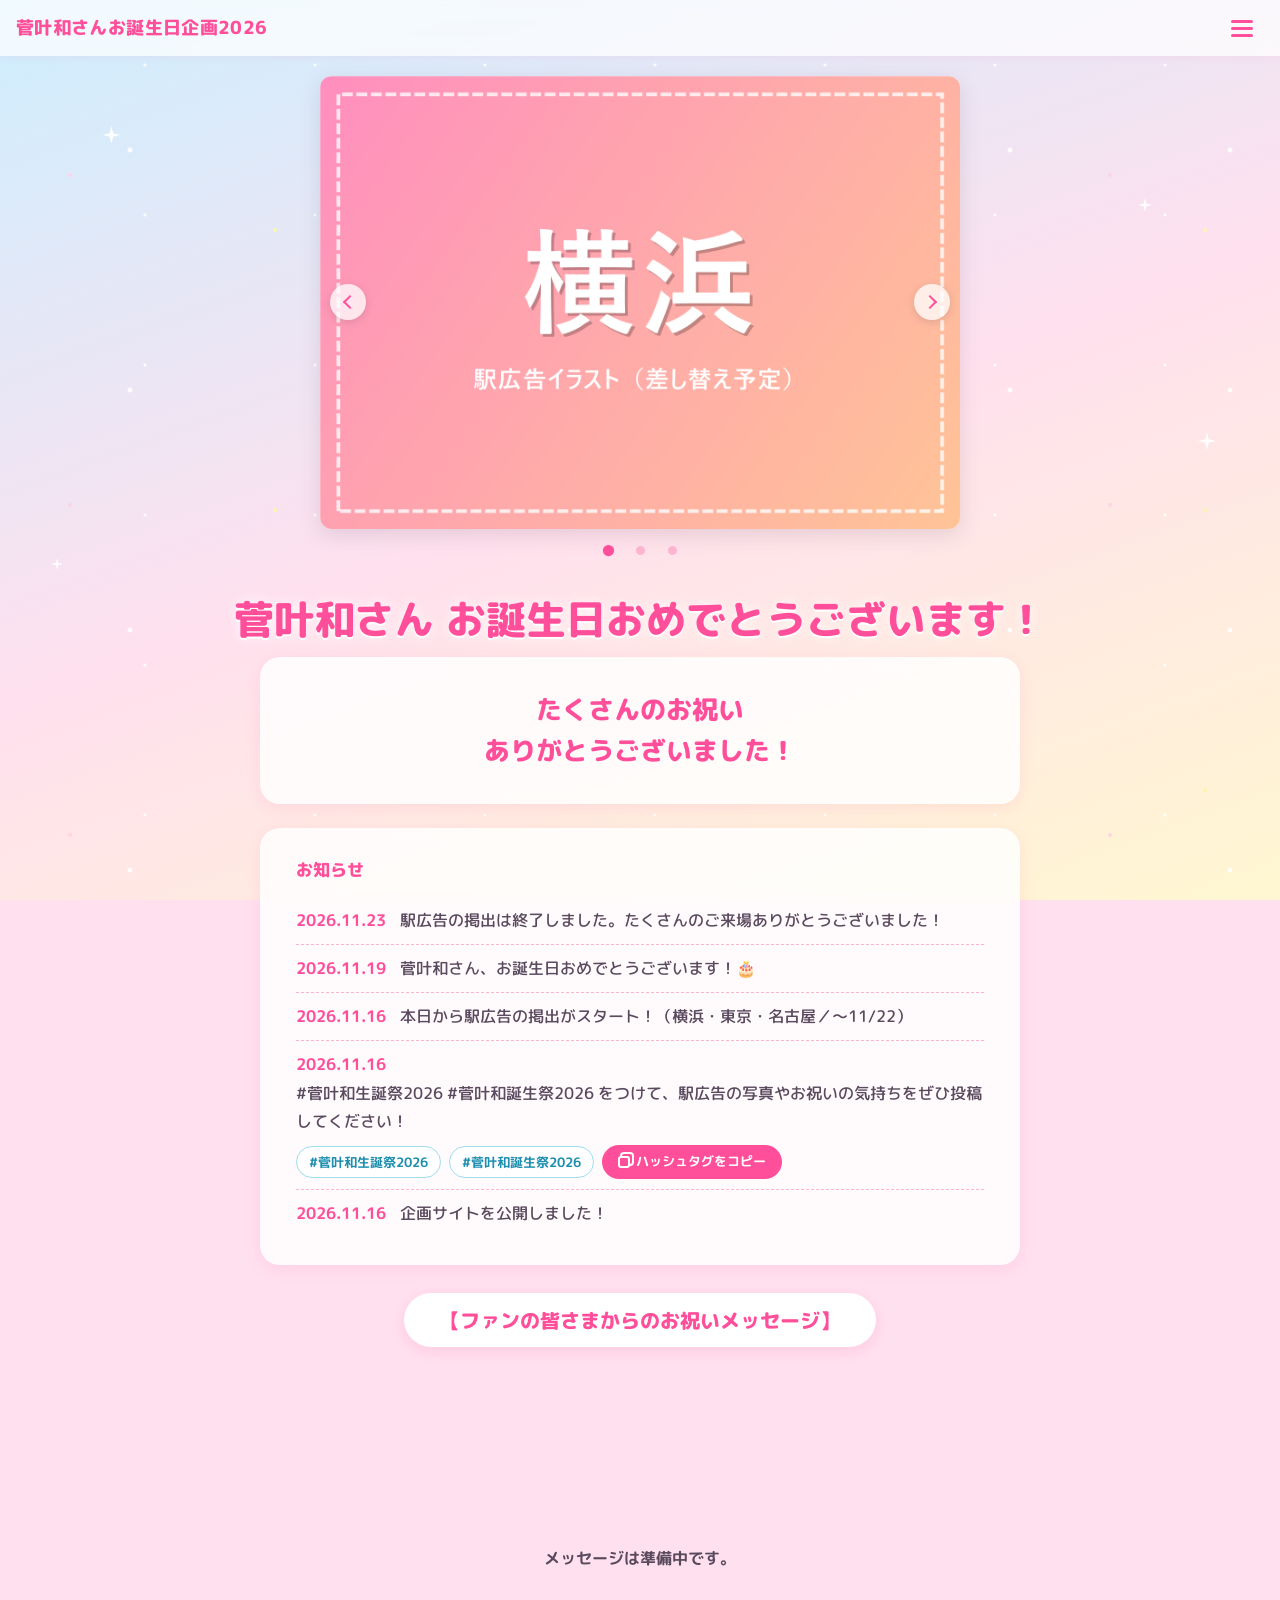
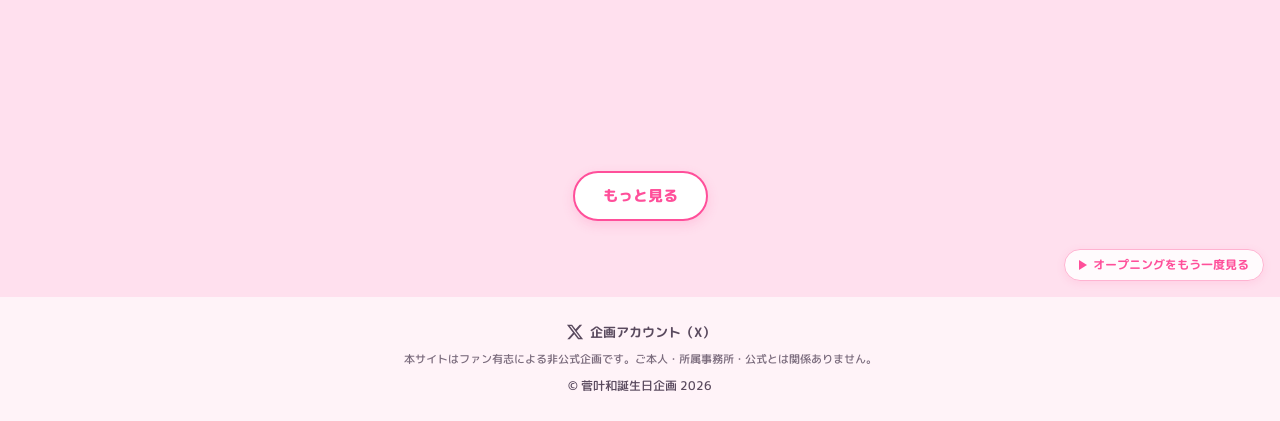
==== index.html @ 36b89ab4 "トップページの一番下に「オープニングをもう一度見る」ボタンを追加 - js/opening.js を、自動再生（訪問中1回）とボタンからの再生の両方に対応する形に整理 - 動きを減らす設定ではボタンも" ====
<!DOCTYPE html>
<html lang="ja">
<head>
  <meta charset="UTF-8">
  <meta name="viewport" content="width=device-width, initial-scale=1">
  <title>菅叶和さんお誕生日企画2026</title>
  <meta name="description" content="声優・菅叶和さんのお誕生日（11月19日）をお祝いするファン有志の企画サイトです。ファンの皆さまから集めたお祝いメッセージを掲載しています。">

  <!-- OGP -->
  <meta property="og:type" content="website">
  <meta property="og:site_name" content="菅叶和さんお誕生日企画2026">
  <meta property="og:title" content="菅叶和さんお誕生日企画2026">
  <meta property="og:description" content="声優・菅叶和さんのお誕生日をお祝いするファン企画サイトです。">
  <meta property="og:url" content="https://kannkannkikaku.github.io/KannkannBirthday2026/">
  <meta property="og:image" content="https://kannkannkikaku.github.io/KannkannBirthday2026/images/ogp.png">
  <meta name="twitter:card" content="summary_large_image">

  <!-- ファビコン -->
  <link rel="icon" type="image/png" sizes="32x32" href="images/icons/favicon-32.png">
  <link rel="icon" type="image/png" sizes="512x512" href="images/icons/icon-512.png">
  <link rel="apple-touch-icon" href="images/icons/apple-touch-icon.png">

  <link rel="preconnect" href="https://fonts.googleapis.com">
  <link rel="preconnect" href="https://fonts.gstatic.com" crossorigin>
  <link rel="stylesheet" href="https://fonts.googleapis.com/css2?family=M+PLUS+Rounded+1c:wght@500;700;800&display=swap">
  <link rel="stylesheet" href="css/style.css">
  <link rel="stylesheet" href="css/opening.css">
  <script src="js/main.js" defer></script>
  <script src="js/csv.js" defer></script>
  <script src="js/messages.js" defer></script>
</head>
<body>
  <!-- オープニング演出（トップページだけ）。描画前に幕を出すため body の先頭で読み込む -->
  <script src="js/opening.js"></script>
  <!-- 背景装飾（星・花びら） -->
  <div class="deco" aria-hidden="true">
    <div class="deco__stars"></div>
    <span class="deco__sparkle"></span>
    <span class="deco__sparkle"></span>
    <span class="deco__sparkle"></span>
    <span class="deco__sparkle"></span>
  </div>

  <!-- ヘッダー -->
  <header class="site-header">
    <a class="site-logo" href="index.html">菅叶和さんお誕生日企画2026</a>
    <button class="menu-btn" type="button" aria-expanded="false" aria-controls="site-menu" aria-label="メニューを開く">
      <span></span><span></span><span></span>
    </button>
  </header>
  <nav id="site-menu" class="site-menu" aria-label="メインメニュー">
    <ul>
      <li><a href="index.html" aria-current="page">ホーム</a></li>
      <li><a href="pages/message/">メッセージ</a></li>
      <li><a href="pages/illust/">イラスト</a></li>
      <li><a href="pages/information/">インフォメーション</a></li>
    </ul>
  </nav>
  <div class="menu-overlay"></div>

  <main>
    <!-- 駅広告スライドショー（js/main.js の initCarousel で自動切り替え・左右タップで移動）
         画像は images/stations/ の同名ファイルを差し替え。並び順はここに書いた順 -->
    <section class="carousel" aria-roledescription="carousel" aria-label="駅広告イラスト">
      <div class="carousel__viewport">
        <div class="carousel__track">
          <div class="carousel__slide" role="group" aria-roledescription="slide" aria-label="JR横浜駅の駅広告">
            <img src="images/stations/駅広告横浜.png" alt="JR横浜駅の駅広告イラスト（イラスト：ノギさん）" width="1414" height="1000">
          </div>
          <div class="carousel__slide" role="group" aria-roledescription="slide" aria-label="JR山手線 東京駅の駅広告">
            <img src="images/stations/駅広告東京.png" alt="JR山手線 東京駅の駅広告イラスト（イラスト：〆さん）" width="1414" height="1000">
          </div>
          <div class="carousel__slide" role="group" aria-roledescription="slide" aria-label="JR東海 名古屋駅の駅広告">
            <img src="images/stations/駅広告愛知.png" alt="JR東海 名古屋駅の駅広告イラスト（イラスト：じんさん）" width="1414" height="1000">
          </div>
        </div>
        <!-- 左右のタップ領域（画像の左右それぞれ約3割） -->
        <button class="carousel__nav carousel__nav--prev" type="button" aria-label="前の駅広告"><span aria-hidden="true"></span></button>
        <button class="carousel__nav carousel__nav--next" type="button" aria-label="次の駅広告"><span aria-hidden="true"></span></button>
      </div>
      <div class="carousel__dots"></div>
    </section>

    <!-- 見出し -->
    <section class="hero">
      <h1 class="hero__title"><span>菅叶和さん</span> <span>お誕生日</span><span>おめでとうございます！</span></h1>
    </section>

    <!-- カウントダウン -->
    <section class="panel countdown" id="countdown" aria-live="polite">
      <p class="countdown__label">【誕生日：11/19】まで</p>
      <p class="countdown__nums">
        <span class="countdown__unit"><b data-unit="d">--</b><small>日</small></span>
        <span class="countdown__unit"><b data-unit="h">--</b><small>時間</small></span>
        <span class="countdown__unit"><b data-unit="m">--</b><small>分</small></span>
        <span class="countdown__unit"><b data-unit="s">--</b><small>秒</small></span>
      </p>
      <p class="countdown__hb" hidden>Happy Birthday!</p>
      <p class="countdown__thanks" hidden></p>
    </section>

    <!-- お知らせ（js/main.js の NEWS 配列から表示） -->
    <section class="panel">
      <h2 class="panel__title">お知らせ</h2>
      <ul class="news" id="news-list"></ul>
    </section>

    <!-- メッセージ（縮小版） -->
    <section aria-labelledby="top-message-title">
      <h2 class="pill-title" id="top-message-title">【ファンの皆さまからのお祝いメッセージ】</h2>
      <div class="flow flow--compact" id="top-flow" data-message-flow
           data-src="data/messages.json"
           data-lanes="2" data-lanes-sp="2"
           data-per-lane="8" data-per-lane-sp="8"
           data-durations="46,54"
           data-jitter="20"
           aria-label="流れるお祝いメッセージ（カードを選ぶと拡大表示）"></div>
      <div class="section-more">
        <a class="btn" href="pages/message/">もっと見る</a>
      </div>
    </section>

    <!-- オープニング演出をもう一度見る（js/opening.js が受け取る） -->
    <div class="op-replay-wrap">
      <button class="op-replay" type="button" data-opening-replay>オープニングをもう一度見る</button>
    </div>
  </main>

  <!-- フッター -->
  <footer class="site-footer">
    <a class="site-footer__x" href="https://x.com/kannkikaku" target="_blank" rel="noopener noreferrer">
      <svg viewBox="0 0 24 24" aria-hidden="true"><path fill="currentColor" d="M18.244 2.25h3.308l-7.227 8.26 8.502 11.24H16.17l-5.214-6.817L4.99 21.75H1.68l7.73-8.835L1.254 2.25H8.08l4.713 6.231zm-1.161 17.52h1.833L7.084 4.126H5.117z"/></svg>
      企画アカウント（X）
    </a>
    <p class="site-footer__note"><span>本サイトはファン有志による非公式企画です。</span><span>ご本人・所属事務所・公式とは関係ありません。</span></p>
    <small>© 菅叶和誕生日企画 2026</small>
  </footer>

  <!-- スマホ下部ナビ -->
  <nav class="bottom-nav" aria-label="ページ切り替え">
    <a href="pages/message/">
      <svg viewBox="0 0 24 24" aria-hidden="true"><path fill="none" stroke="currentColor" stroke-width="1.8" stroke-linejoin="round" d="M4 5h16v11H9l-4 3.5V16H4z"/></svg>
      メッセージ
    </a>
    <a href="pages/illust/">
      <svg viewBox="0 0 24 24" aria-hidden="true"><rect x="3.5" y="4.5" width="17" height="15" rx="2" fill="none" stroke="currentColor" stroke-width="1.8"/><circle cx="9" cy="10" r="1.8" fill="currentColor"/><path fill="none" stroke="currentColor" stroke-width="1.8" stroke-linejoin="round" d="M4 17l5-4.5 3.5 3 3-2.5 4.5 4"/></svg>
      イラスト
    </a>
    <a href="pages/information/">
      <svg viewBox="0 0 24 24" aria-hidden="true"><circle cx="12" cy="12" r="8.5" fill="none" stroke="currentColor" stroke-width="1.8"/><path stroke="currentColor" stroke-width="2" stroke-linecap="round" d="M12 11v5.5M12 7.6v.1"/></svg>
      インフォ
    </a>
  </nav>
</body>
</html>
---- css/style.css ----
@charset "UTF-8";
/* =========================================================
   菅叶和さんお誕生日企画2026 共通スタイル
   ・スマホ優先（min-width でPC向けに上書き）
   ・色やサイズは :root の変数でまとめて管理
   ========================================================= */

/* ---------- 変数 ---------- */
:root {
  /* 背景のパステル3色 */
  --bg-sky: #cdeefe;
  --bg-pink: #ffe0ee;
  --bg-yellow: #fff7d1;

  /* アクセント */
  --accent: #ff4f9a;
  --accent-soft: #ffb3d1;
  --text: #5a4a5e;

  /* カード3色（枠 / 文字） */
  --pink-border: #ffb3d1;
  --pink-text: #e0457b;
  --blue-border: #9edcf0;
  --blue-text: #1f8fb0;
  --purple-border: #d4b8f0;
  --purple-text: #8a4fc4;

  /* レイアウト */
  --header-h: 56px;
  --bottom-nav-h: 64px;
  --card-w: 260px;        /* スマホのカード幅 */
  --gap-avg: 30px;        /* カード同士の平均のすき間（実際の間隔はJSでばらつかせる） */

  --font: "M PLUS Rounded 1c", "Hiragino Maru Gothic ProN", "Yu Gothic", sans-serif,
          "Apple Color Emoji", "Segoe UI Emoji", "Noto Color Emoji";
}

@media (min-width: 768px) {
  :root {
    --card-w: 360px;
    --gap-avg: 40px;
  }
}

/* ---------- リセット・基本 ---------- */
*,
*::before,
*::after {
  box-sizing: border-box;
}

html {
  -webkit-text-size-adjust: 100%;
}

body {
  margin: 0;
  min-height: 100vh;
  min-height: 100dvh;
  display: flex;
  flex-direction: column;
  font-family: var(--font);
  font-weight: 500;
  color: var(--text);
  line-height: 1.7;
  /* 全画面のパステルグラデーション（固定） */
  background: linear-gradient(160deg, var(--bg-sky) 0%, var(--bg-pink) 52%, var(--bg-yellow) 100%) fixed;
  background-color: var(--bg-pink);
  overflow-x: hidden;
  /* スマホ下部ナビのぶん余白を空ける */
  padding-bottom: var(--bottom-nav-h);
}

@media (min-width: 768px) {
  body {
    padding-bottom: 0;
  }
}

img {
  max-width: 100%;
  height: auto;
}

a {
  color: var(--accent);
}

/* hidden 属性は display を指定した要素にも必ず効かせる */
[hidden] {
  display: none !important;
}

.visually-hidden {
  position: absolute !important;
  width: 1px;
  height: 1px;
  overflow: hidden;
  clip: rect(0 0 0 0);
  white-space: nowrap;
}

/* =========================================================
   背景装飾（星・花びら・メインイラスト）
   ========================================================= */
.deco {
  position: fixed;
  inset: 0;
  z-index: -1;
  pointer-events: none;
  overflow: hidden;
}

/* 星：radial-gradient を重ねた静止レイヤー（DOM要素を増やさない） */
.deco__stars {
  position: absolute;
  inset: 0;
  opacity: 0.85;
  background-image:
    radial-gradient(circle, #fff 0 2px, transparent 3px),
    radial-gradient(circle, #fff5a8 0 1.5px, transparent 2.5px),
    radial-gradient(circle, #fff 0 1px, transparent 2px),
    radial-gradient(circle, #ffd1e6 0 1.5px, transparent 2.5px);
  background-size: 220px 240px, 310px 280px, 170px 150px, 260px 330px;
  background-position: 20px 30px, 120px 90px, 60px 140px, 200px 10px;
}

/* キラッとした十字の星（数個だけ） */
.deco__sparkle {
  position: absolute;
  width: 18px;
  height: 18px;
  background: #fff;
  clip-path: polygon(50% 0, 60% 40%, 100% 50%, 60% 60%, 50% 100%, 40% 60%, 0 50%, 40% 40%);
  opacity: 0.9;
  filter: drop-shadow(0 0 4px rgba(255, 255, 255, 0.9));
  animation: twinkle 4s ease-in-out infinite;
}

.deco__sparkle:nth-child(2) { top: 14%; left: 8%; }
.deco__sparkle:nth-child(3) { top: 22%; right: 10%; width: 14px; height: 14px; animation-delay: 1.2s; }
.deco__sparkle:nth-child(4) { top: 62%; left: 4%; width: 12px; height: 12px; animation-delay: 2.1s; }
.deco__sparkle:nth-child(5) { top: 48%; right: 5%; animation-delay: 0.6s; }

@keyframes twinkle {
  0%, 100% { transform: scale(1); opacity: 0.9; }
  50% { transform: scale(0.6); opacity: 0.4; }
}

/* 花びら：JSで数個だけ生成。transform と opacity のみ動かして軽量に */
.petal {
  position: absolute;
  top: -40px;
  left: var(--x, 50%);
  width: var(--size, 14px);
  height: calc(var(--size, 14px) * 0.8);
  background: linear-gradient(135deg, #ffd3e5, #ffa9cb);
  border-radius: 80% 0 80% 0;
  opacity: 0;
  will-change: transform;
  animation: petal-fall var(--dur, 16s) linear var(--delay, 0s) infinite;
}

@keyframes petal-fall {
  0% { transform: translate(0, 0) rotate(0deg); opacity: 0; }
  10% { opacity: 0.8; }
  50% { transform: translate(var(--sway, 40px), 55vh) rotate(200deg); }
  90% { opacity: 0.7; }
  100% { transform: translate(0, 110vh) rotate(400deg); opacity: 0; }
}

/* メインイラスト：画面下中央に大きく
   （現在は未使用。使うときは <img class="main-illust" src="..." alt=""> を body 直下に置く） */
.main-illust {
  position: fixed;
  left: 50%;
  bottom: 0;
  z-index: -1;
  width: min(92vw, 720px);
  max-height: 78vh;
  object-fit: contain;
  object-position: bottom;
  transform: translateX(-50%);
  pointer-events: none;
  user-select: none;
}

/* =========================================================
   ヘッダー・メニュー
   ========================================================= */
.site-header {
  position: sticky;
  top: 0;
  z-index: 50;
  height: var(--header-h);
  display: flex;
  align-items: center;
  justify-content: space-between;
  padding: 0 16px;
  background: rgba(255, 255, 255, 0.72);
  backdrop-filter: blur(8px);
  -webkit-backdrop-filter: blur(8px);
  box-shadow: 0 1px 8px rgba(255, 79, 154, 0.08);
}

.site-logo {
  font-weight: 800;
  font-size: 15px;
  color: var(--accent);
  text-decoration: none;
  letter-spacing: 0.02em;
  white-space: nowrap;
  overflow: hidden;
  text-overflow: ellipsis;
}

@media (min-width: 768px) {
  .site-logo {
    font-size: 18px;
  }
}

/* ハンバーガーボタン（CSSで描く3本線） */
.menu-btn {
  position: relative;
  z-index: 70;
  flex: none;
  width: 44px;
  height: 44px;
  border: 0;
  border-radius: 50%;
  background: transparent;
  cursor: pointer;
}

.menu-btn span {
  position: absolute;
  left: 11px;
  width: 22px;
  height: 2.5px;
  border-radius: 2px;
  background: var(--accent);
  transition: transform 0.3s, opacity 0.3s;
}

.menu-btn span:nth-child(1) { top: 14px; }
.menu-btn span:nth-child(2) { top: 21px; }
.menu-btn span:nth-child(3) { top: 28px; }

/* 開いているときは × に変形 */
.menu-btn[aria-expanded="true"] span:nth-child(1) { transform: translateY(7px) rotate(45deg); }
.menu-btn[aria-expanded="true"] span:nth-child(2) { opacity: 0; }
.menu-btn[aria-expanded="true"] span:nth-child(3) { transform: translateY(-7px) rotate(-45deg); }

.menu-btn:focus-visible {
  outline: 2px solid var(--accent);
  outline-offset: 2px;
}

/* 右から出てくるメニュー */
.site-menu {
  position: fixed;
  top: 0;
  right: 0;
  z-index: 60;
  width: min(78vw, 300px);
  height: 100%;
  padding: calc(var(--header-h) + 16px) 24px 24px;
  background: rgba(255, 255, 255, 0.96);
  box-shadow: -4px 0 20px rgba(255, 79, 154, 0.15);
  transform: translateX(100%);
  visibility: hidden;
  transition: transform 0.35s ease, visibility 0.35s;
}

.site-menu.is-open {
  transform: translateX(0);
  visibility: visible;
}

.site-menu ul {
  margin: 0;
  padding: 0;
  list-style: none;
}

.site-menu a {
  display: block;
  padding: 14px 8px;
  border-bottom: 1px dashed var(--accent-soft);
  color: var(--text);
  font-weight: 700;
  text-decoration: none;
}

.site-menu a:hover,
.site-menu a[aria-current="page"] {
  color: var(--accent);
}

.menu-overlay {
  position: fixed;
  inset: 0;
  z-index: 55;
  background: rgba(90, 74, 94, 0.25);
  opacity: 0;
  visibility: hidden;
  transition: opacity 0.35s, visibility 0.35s;
}

.menu-overlay.is-open {
  opacity: 1;
  visibility: visible;
}

/* =========================================================
   フッター・スマホ下部ナビ
   ========================================================= */
.site-footer {
  padding: 24px 16px;
  text-align: center;
  font-size: 13px;
  background: rgba(255, 255, 255, 0.6);
}

.site-footer__x {
  display: inline-flex;
  align-items: center;
  gap: 6px;
  margin-bottom: 8px;
  color: var(--text);
  font-weight: 700;
  text-decoration: none;
}

.site-footer__x svg {
  width: 18px;
  height: 18px;
}

/* 非公式である旨の注記 */
.site-footer__note {
  margin: 0 auto 8px;
  font-size: 11px;
  line-height: 1.6;
  opacity: 0.8;
}

/* 文の区切りで折り返す（画面が狭いときだけ2行になる） */
.site-footer__note span {
  display: inline-block;
}

.site-footer small {
  display: block;
  font-size: 12px;
}

.bottom-nav {
  position: fixed;
  left: 0;
  right: 0;
  bottom: 0;
  z-index: 40;
  height: var(--bottom-nav-h);
  display: flex;
  background: rgba(255, 255, 255, 0.92);
  backdrop-filter: blur(8px);
  -webkit-backdrop-filter: blur(8px);
  box-shadow: 0 -2px 10px rgba(255, 79, 154, 0.1);
  padding-bottom: env(safe-area-inset-bottom);
}

.bottom-nav a {
  flex: 1;
  display: flex;
  flex-direction: column;
  align-items: center;
  justify-content: center;
  gap: 2px;
  color: var(--text);
  font-size: 11px;
  font-weight: 700;
  text-decoration: none;
}

.bottom-nav svg {
  width: 24px;
  height: 24px;
}

.bottom-nav a[aria-current="page"] {
  color: var(--accent);
}

@media (min-width: 768px) {
  .bottom-nav {
    display: none;
  }
}

/* =========================================================
   共通パーツ
   ========================================================= */
main {
  flex: 1;
  width: 100%;
}

/* 白いピル型の見出し */
.pill-title {
  display: block;
  width: fit-content;
  max-width: calc(100% - 32px);
  margin: 20px auto 12px;
  padding: 10px 24px;
  border-radius: 999px;
  background: #fff;
  box-shadow: 0 4px 14px rgba(255, 79, 154, 0.15);
  color: var(--accent);
  font-size: 13px;
  font-weight: 800;
  text-align: center;
  line-height: 1.5;
}

@media (min-width: 400px) {
  .pill-title {
    font-size: 15px;
  }
}

@media (min-width: 768px) {
  .pill-title {
    margin-top: 28px;
    padding: 12px 36px;
    font-size: 20px;
  }
}

/* ピンクのボタン */
.btn {
  display: inline-flex;
  align-items: center;
  justify-content: center;
  gap: 6px;
  min-height: 46px;
  padding: 10px 28px;
  border: 2px solid var(--accent);
  border-radius: 999px;
  background: #fff;
  color: var(--accent);
  font-family: inherit;
  font-size: 15px;
  font-weight: 800;
  text-decoration: none;
  cursor: pointer;
  box-shadow: 0 4px 12px rgba(255, 79, 154, 0.18);
  transition: background 0.2s, color 0.2s, transform 0.2s;
}

.btn:hover {
  background: var(--accent);
  color: #fff;
}

.btn:active {
  transform: scale(0.97);
}

.btn:focus-visible {
  outline: 3px solid var(--accent-soft);
  outline-offset: 2px;
}

/* 白い半透明パネル */
.panel {
  width: min(100% - 32px, 760px);
  margin: 0 auto 24px;
  padding: 20px;
  border-radius: 20px;
  background: rgba(255, 255, 255, 0.82);
  backdrop-filter: blur(6px);
  -webkit-backdrop-filter: blur(6px);
  box-shadow: 0 4px 16px rgba(255, 79, 154, 0.1);
}

@media (min-width: 768px) {
  .panel {
    padding: 28px 36px;
  }
}

.panel__title {
  margin: 0 0 12px;
  color: var(--accent);
  font-size: 17px;
  font-weight: 800;
}

/* =========================================================
   メッセージカード
   ========================================================= */
.card {
  /* 色は --c-border / --c-text で切り替え */
  --c-border: var(--pink-border);
  --c-text: var(--pink-text);
  position: relative;
  width: var(--card-w);
  padding: 16px 20px;
  border: 1.5px solid var(--c-border);
  border-radius: 14px;
  background: rgba(255, 255, 255, 0.9);
  backdrop-filter: blur(4px);
  -webkit-backdrop-filter: blur(4px);
  box-shadow: 0 2px 8px rgba(120, 90, 130, 0.06);
  color: var(--c-text);
  cursor: pointer;
  transition: box-shadow 0.2s;
}

.card--pink   { --c-border: var(--pink-border);   --c-text: var(--pink-text); }
.card--blue   { --c-border: var(--blue-border);   --c-text: var(--blue-text); }
.card--purple { --c-border: var(--purple-border); --c-text: var(--purple-text); }

.card:hover,
.card:focus-visible {
  box-shadow: 0 6px 18px rgba(120, 90, 130, 0.16);
}

.card:focus-visible {
  outline: 2px solid var(--c-border);
  outline-offset: 3px;
}

.card__text {
  margin: 0;
  font-size: 14px;          /* スマホは少し小さめ（PCは16px） */
  font-weight: 700;
  line-height: 1.8;
  text-align: left;
  /* 改行をそのまま表示・長い英数字も折り返す */
  white-space: pre-wrap;
  overflow-wrap: anywhere;
}

.card__name {
  margin: 8px 0 0;
  font-size: 13px;
  font-weight: 700;
  text-align: right;
  opacity: 0.75;
  overflow-wrap: anywhere;
}

@media (min-width: 768px) {
  .card {
    padding: 20px 24px;
  }

  .card__text {
    font-size: 16px;
    line-height: 1.9;
  }
}

/* トップページ用の小さいカード */
.flow--compact {
  --card-w: 240px;
  --gap-avg: 30px;
}

.flow--compact .card {
  padding: 14px 18px;
}

.flow--compact .card__text {
  font-size: 13px;
  line-height: 1.75;
}

.flow--compact .card__name {
  font-size: 12px;
}

/* =========================================================
   メッセージが流れるエリア
   ・.lane > .track > .set × 2 > .slot > .card
   ・.slot の幅は「カード幅＋すき間」。すき間はJSでランダムにするが、
     1セット内の合計は「枚数 × --gap-avg」にそろえるので .set の幅は常に一定
     → 2セット並べて translateX(0 → -50%) で継ぎ目なくループ
   ========================================================= */
.flow {
  position: relative;
  display: flex;
  flex-direction: column;
  justify-content: space-evenly;
  /* 横方向ははみ出しを隠す。縦はレーン同士で重なってOK */
  overflow: hidden;
  /* 長文カードがレーンからはみ出しても切れにくいよう上下に余白 */
  padding: 56px 0;
}

@media (min-width: 768px) {
  .flow {
    padding: 48px 0;
  }
}

.lane {
  position: relative;
  flex: 1;
  min-height: 0;
  display: flex;
  align-items: center;
}

/* 横方向の指の動きはスライド操作に使い、縦方向はページのスクロールに任せる */
.lane {
  touch-action: pan-y;
}

/* スライド中：このレーンの自動スクロールを止め、文字選択もしない */
.lane.is-dragging {
  z-index: 2;
  cursor: grabbing;
  user-select: none;
  -webkit-user-select: none;
}

.lane.is-dragging .track {
  animation-play-state: paused;
}

/* マウスを乗せた・フォーカスしたカードのレーンを手前に */
.lane:hover,
.lane:focus-within {
  z-index: 2;
}

.track {
  display: flex;
  width: max-content;
  animation: flow-left var(--dur, 60s) linear infinite;
  will-change: transform;
}

@keyframes flow-left {
  from { transform: translateX(0); }
  to   { transform: translateX(-50%); }
}

.set {
  display: flex;
  align-items: center;
  flex: none;
}

.slot {
  flex: none;
  width: calc(var(--card-w) + var(--gap, var(--gap-avg)));
  display: flex;
  justify-content: flex-start; /* カードは左寄せ。右側がすき間になる */
}

/* カードごとの縦の「ずれ」（JSで --dy をランダムに設定） */
.slot .card {
  transform: translate(var(--dx, 0px), var(--dy, 0px));
}

.slot .card:hover,
.slot .card:focus-visible {
  z-index: 1;
}

/* PC：マウスを乗せたカードのレーンだけ一時停止 */
@media (hover: hover) {
  .lane:has(.card:hover) .track {
    animation-play-state: paused;
  }
}

/* キーボードでフォーカス中も止める */
.lane:has(.card:focus-visible) .track,
/* モーダル表示中・一覧表示中は全停止 */
body.is-paused .track {
  animation-play-state: paused;
}

/* 読み込み中・エラー表示 */
.flow__status {
  margin: auto;
  padding: 16px;
  color: var(--text);
  font-weight: 700;
  text-align: center;
}

/* --- メッセージページのレイアウト --- */
.message-page {
  display: flex;
  flex-direction: column;
}

.message-page .flow {
  /* ヘッダー・見出し・ボタン・下部ナビを除いた高さいっぱい */
  height: calc(100dvh - var(--header-h) - var(--bottom-nav-h) - 150px);
  min-height: 460px;
}

@media (min-width: 768px) {
  .message-page .flow {
    height: calc(100dvh - var(--header-h) - 170px);
    min-height: 560px;
  }
}

.message-actions {
  display: flex;
  justify-content: center;
  padding: 8px 16px 24px;
}

/* --- トップページの縮小版 --- */
.flow--compact {
  height: 420px;
  padding: 48px 0;
  -webkit-mask-image: linear-gradient(90deg, transparent, #000 6%, #000 94%, transparent);
  mask-image: linear-gradient(90deg, transparent, #000 6%, #000 94%, transparent);
}

@media (min-width: 768px) {
  .flow--compact {
    height: 400px;
  }
}

/* =========================================================
   一覧（グリッド）表示
   ========================================================= */
.grid {
  display: grid;
  grid-template-columns: repeat(auto-fill, minmax(260px, 1fr));
  gap: 16px;
  width: min(100% - 32px, 1200px);
  margin: 8px auto 24px;
}

.grid .card {
  width: auto;
}

.grid[hidden],
.flow[hidden] {
  display: none;
}

/* =========================================================
   モーダル（<dialog> を使用）
   ========================================================= */
.modal {
  width: min(100% - 32px, 560px);
  max-height: calc(100dvh - 48px);
  padding: 0;
  border: 0;
  background: transparent;
  overflow: visible;
}

.modal::backdrop {
  background: rgba(90, 74, 94, 0.35);
  backdrop-filter: blur(3px);
  -webkit-backdrop-filter: blur(3px);
}

.modal[open] {
  animation: modal-in 0.25s ease;
}

@keyframes modal-in {
  from { opacity: 0; transform: scale(0.94); }
  to { opacity: 1; transform: scale(1); }
}

.modal__card {
  width: 100%;
  max-height: calc(100dvh - 48px);
  overflow-y: auto;
  padding: 32px 28px 24px;
  background: rgba(255, 255, 255, 0.97);
  cursor: default;
}

.modal__card .card__text {
  font-size: 18px;
}

.modal__card .card__name {
  font-size: 14px;
}

.modal__close {
  position: absolute;
  top: -14px;
  right: -10px;
  z-index: 1;
  width: 40px;
  height: 40px;
  border: 2px solid var(--accent-soft);
  border-radius: 50%;
  background: #fff;
  color: var(--accent);
  font-size: 22px;
  font-weight: 700;
  line-height: 1;
  cursor: pointer;
  box-shadow: 0 2px 8px rgba(255, 79, 154, 0.2);
}

.modal__close:focus-visible {
  outline: 2px solid var(--accent);
  outline-offset: 2px;
}

/* =========================================================
   トップページ
   ========================================================= */
/* ---------- 駅広告スライドショー ---------- */
.carousel {
  width: 100%;
  max-width: 640px;
  margin: 0 auto;
}

@media (min-width: 768px) {
  .carousel {
    margin-top: 20px;
  }
}

.carousel__viewport {
  position: relative;
  overflow: hidden;
  aspect-ratio: 1414 / 1000;
  background: rgba(255, 255, 255, 0.4);
}

@media (min-width: 768px) {
  .carousel__viewport {
    border-radius: 12px;
    box-shadow: 0 6px 20px rgba(90, 74, 94, 0.15);
  }
}

.carousel__track {
  display: flex;
  height: 100%;
  /* JS で --index（何枚目か）を変えて横にずらす */
  transform: translateX(calc(var(--index, 0) * -100%));
  transition: transform 0.6s ease;
}

.carousel__track.is-jumping {
  transition: none; /* ループの端から反対の端へ瞬間移動するとき */
}

.carousel__slide {
  flex: 0 0 100%;
  height: 100%;
}

.carousel__slide img {
  display: block;
  width: 100%;
  height: 100%;
  object-fit: contain;
  -webkit-user-drag: none;
  user-select: none;
}

/* 左右のタップ領域：画像の左右それぞれ約3割 */
.carousel__nav {
  position: absolute;
  top: 0;
  bottom: 0;
  z-index: 1;
  width: 30%;
  display: flex;
  align-items: center;
  padding: 0 10px;
  border: 0;
  background: transparent;
  cursor: pointer;
  -webkit-tap-highlight-color: transparent;
}

.carousel__nav--prev {
  left: 0;
  justify-content: flex-start;
}

.carousel__nav--next {
  right: 0;
  justify-content: flex-end;
}

/* 矢印（白い丸の中に ‹ ›） */
.carousel__nav span {
  display: grid;
  place-items: center;
  width: 36px;
  height: 36px;
  border-radius: 50%;
  background: rgba(255, 255, 255, 0.75);
  box-shadow: 0 2px 8px rgba(90, 74, 94, 0.2);
  transition: background 0.2s, transform 0.2s;
}

.carousel__nav span::before {
  content: "";
  width: 10px;
  height: 10px;
  border-top: 2.5px solid var(--accent);
  border-right: 2.5px solid var(--accent);
}

.carousel__nav--prev span::before {
  transform: translateX(2px) rotate(-135deg);
}

.carousel__nav--next span::before {
  transform: translateX(-2px) rotate(45deg);
}

.carousel__nav:hover span {
  background: #fff;
}

.carousel__nav:active span {
  transform: scale(0.9);
}

.carousel__nav:focus-visible {
  outline: none;
}

.carousel__nav:focus-visible span {
  outline: 3px solid var(--accent);
  outline-offset: 2px;
}

/* 何枚目かを示すドット */
.carousel__dots {
  display: flex;
  justify-content: center;
  gap: 4px;
  margin-top: 8px;
}

.carousel__dots button {
  width: 28px;
  height: 28px;
  padding: 0;
  border: 0;
  background: transparent;
  cursor: pointer;
}

.carousel__dots button::before {
  content: "";
  display: block;
  width: 9px;
  height: 9px;
  margin: auto;
  border-radius: 50%;
  background: rgba(255, 79, 154, 0.3);
  transition: background 0.2s, transform 0.2s;
}

.carousel__dots button[aria-current="true"]::before {
  background: var(--accent);
  transform: scale(1.25);
}

.carousel__dots button:focus-visible {
  outline: 2px solid var(--accent);
  border-radius: 50%;
}

.hero {
  padding: 24px 16px 8px;
  text-align: center;
}

.hero__title {
  margin: 0;
  color: var(--accent);
  font-size: clamp(22px, 6vw, 40px);
  font-weight: 800;
  line-height: 1.5;
  text-shadow: 0 2px 0 #fff, 0 0 12px rgba(255, 255, 255, 0.9);
}

.hero__title span {
  display: inline-block;
}

/* カウントダウン */
.countdown {
  text-align: center;
}

.countdown__label {
  margin: 0 0 8px;
  font-weight: 700;
}

.countdown__nums {
  display: flex;
  justify-content: center;
  gap: 8px;
  margin: 0;
}

.countdown__unit {
  min-width: 64px;
  padding: 8px 6px;
  border: 1.5px solid var(--accent-soft);
  border-radius: 14px;
  background: #fff;
}

.countdown__unit b {
  display: block;
  color: var(--accent);
  font-size: 26px;
  font-weight: 800;
  line-height: 1.2;
  font-variant-numeric: tabular-nums;
}

.countdown__unit small {
  font-size: 11px;
  font-weight: 700;
}

.countdown__hb {
  margin: 0;
  color: var(--accent);
  font-size: clamp(30px, 9vw, 52px);
  font-weight: 800;
  letter-spacing: 0.04em;
  animation: hb-pop 1.6s ease-in-out infinite;
}

/* 掲出期間終了後のお礼 */
.countdown__thanks {
  margin: 4px 0;
  white-space: pre-line; /* js/main.js の THANKS_TEXT の \n で改行 */
  color: var(--accent);
  font-size: clamp(18px, 5.2vw, 26px);
  font-weight: 800;
  line-height: 1.6;
}

@keyframes hb-pop {
  0%, 100% { transform: scale(1); }
  50% { transform: scale(1.06); }
}

/* お知らせ */
.news {
  margin: 0;
  padding: 0;
  list-style: none;
}

.news li {
  display: flex;
  flex-wrap: wrap;
  gap: 2px 14px;
  padding: 10px 0;
  border-bottom: 1px dashed var(--accent-soft);
}

.news li:last-child {
  border-bottom: 0;
}

.news time {
  color: var(--accent);
  font-weight: 700;
  font-variant-numeric: tabular-nums;
}

.news__empty {
  opacity: 0.7;
}

/* ハッシュタグの表示と「ハッシュタグをコピー」ボタン */
.news__links {
  flex-basis: 100%;
  display: flex;
  flex-wrap: wrap;
  align-items: center;
  gap: 8px;
  margin-top: 8px;
}

.news__tag {
  padding: 4px 12px;
  border: 1.5px solid var(--blue-border);
  border-radius: 999px;
  background: #fff;
  color: var(--blue-text);
  font-size: 13px;
  font-weight: 700;
  text-decoration: none;
}

.news__copy {
  display: inline-flex;
  align-items: center;
  gap: 6px;
  min-height: 34px;
  padding: 4px 16px;
  border: 0;
  border-radius: 999px;
  background: var(--accent);
  color: #fff;
  font-family: inherit;
  font-size: 13px;
  font-weight: 700;
  cursor: pointer;
  transition: background 0.2s;
}

/* 先頭にコピーのアイコン（重なった四角） */
.news__copy::before {
  content: "";
  width: 12px;
  height: 12px;
  border: 2px solid currentColor;
  border-radius: 3px;
  box-shadow: 3px -3px 0 -1px var(--accent), 3px -3px 0 1px currentColor;
}

.news__copy:hover {
  background: #e83e88;
}

.news__copy.is-done {
  background: var(--blue-text);
}

.news__copy.is-done::before {
  display: none;
}

.news__copy:focus-visible {
  outline: 3px solid var(--accent-soft);
  outline-offset: 2px;
}

.section-more {
  display: flex;
  justify-content: center;
  margin: 12px 0 28px;
}

/* =========================================================
   駅広告（イラスト／インフォメーションページ）
   ・見出し → 説明文 → 駅ごとのカード（画像・場所・補足）
   ========================================================= */
.section-head {
  padding: 28px 16px 8px;
  text-align: center;
}

.section-head__title {
  display: inline-flex;
  align-items: center;
  gap: 8px;
  margin: 0;
  color: var(--text);
  font-size: 22px;
  font-weight: 800;
}

.section-head__lead {
  margin: 12px 0 0;
  font-size: 14px;
}

@media (min-width: 768px) {
  .section-head {
    padding-top: 40px;
  }

  .section-head__title {
    font-size: 26px;
  }

  .section-head__lead {
    font-size: 15px;
  }
}

.station-list {
  display: grid;
  gap: 24px;
  width: min(100% - 32px, 740px);
  margin: 20px auto 40px;
}

.station-card {
  margin: 0;
  padding: 16px 16px 20px;
  border-radius: 16px;
  background: rgba(250, 250, 250, 0.95);
  box-shadow: 0 6px 20px rgba(90, 74, 94, 0.12);
  text-align: center;
}

@media (min-width: 768px) {
  .station-card {
    padding: 24px 40px 28px;
  }
}

.station-card__img {
  display: block;
  width: 100%;
  height: auto;
  border-radius: 10px;
}

.station-card__place {
  margin: 20px 0 0;
  font-size: 16px;
  font-weight: 800;
}

.station-card__note {
  margin: 10px 0 0;
  font-size: 14px;
  opacity: 0.85;
}

@media (min-width: 768px) {
  .station-card__place {
    font-size: 18px;
  }
}

/* 絵師さんのXプロフィールへのリンク（イラストページ） */
.station-card__artist {
  color: var(--accent);
  font-weight: 700;
  text-decoration: underline;
  text-decoration-thickness: 1px;
  text-underline-offset: 3px;
  overflow-wrap: anywhere;
}

.station-card__artist:hover {
  text-decoration-thickness: 2px;
}

/* 場所・日程（インフォメーション） */
.station-card__info {
  max-width: 560px;
  margin: 14px auto 0;
  text-align: left;
  font-size: 14px;
}

.station-card__info > div {
  display: flex;
  gap: 12px;
  padding: 10px 0;
  border-top: 1px dashed var(--accent-soft);
}

.station-card__info > div:last-child {
  border-bottom: 1px dashed var(--accent-soft);
}

.station-card__info dt {
  flex: none;
  min-width: 2.5em;
  color: var(--accent);
  font-weight: 800;
}

.station-card__info dd {
  margin: 0;
  font-weight: 700;
}

/* 場所の詳しい説明 */
.station-card__detail {
  display: block;
  margin-top: 4px;
  font-size: 13px;
  font-weight: 500;
  line-height: 1.7;
  opacity: 0.85;
}

/* マップ画像：タップ・クリックで元の大きさの画像を別タブで開く */
.station-card__zoom {
  display: block;
  color: inherit;
  text-decoration: none;
  cursor: zoom-in;
}

.station-card__zoom-hint {
  display: block;
  margin-top: 6px;
  font-size: 11px;
  opacity: 0.7;
}

@media (min-width: 768px) {
  .station-card__zoom-hint {
    display: none; /* PCでは十分な大きさで見えるので案内は出さない */
  }
}

/* ---------- 画像の拡大表示（js/main.js の initLightbox） ---------- */
html.is-lightbox-open {
  overflow: hidden; /* 表示中は後ろのページをスクロールさせない */
}

.lightbox {
  width: 100vw;
  height: 100vh;
  height: 100dvh;
  max-width: none;
  max-height: none;
  margin: 0;
  padding: 0;
  border: 0;
  background: rgba(40, 30, 45, 0.9);
  color: #fff;
  overflow: hidden;
}

.lightbox::backdrop {
  background: transparent;
}

.lightbox[open] {
  animation: modal-in 0.2s ease;
}

.lightbox__scroller {
  width: 100%;
  height: 100%;
  overflow: auto;
  display: flex;
  align-items: center;
  justify-content: center;
  padding: 60px 12px 52px;
  -webkit-overflow-scrolling: touch;
}

.lightbox__img {
  display: block;
  max-width: 100%;
  max-height: 100%;
  border-radius: 6px;
  background: #fff;
  cursor: zoom-in;
  -webkit-user-drag: none;
  user-select: none;
}

/* 拡大中：画像を大きくして、スクロールで見たい場所へ動かせるようにする */
.lightbox.is-zoomed .lightbox__scroller {
  display: block;
  padding: 0;
}

.lightbox.is-zoomed .lightbox__img {
  max-width: none;
  max-height: none;
  border-radius: 0;
  cursor: zoom-out;
}

.lightbox__close {
  position: absolute;
  top: 10px;
  right: 10px;
  z-index: 1;
  width: 44px;
  height: 44px;
  border: 0;
  border-radius: 50%;
  background: rgba(255, 255, 255, 0.92);
  color: var(--accent);
  font-size: 24px;
  font-weight: 700;
  line-height: 1;
  cursor: pointer;
  box-shadow: 0 2px 10px rgba(0, 0, 0, 0.3);
}

.lightbox__close:focus-visible {
  outline: 3px solid var(--accent-soft);
  outline-offset: 2px;
}

.lightbox__hint {
  position: absolute;
  left: 50%;
  bottom: 14px;
  margin: 0;
  padding: 4px 12px;
  border-radius: 999px;
  background: rgba(0, 0, 0, 0.45);
  font-size: 12px;
  white-space: nowrap;
  transform: translateX(-50%);
  pointer-events: none;
}

/* ※注意書き（改札外＝水色／改札内＝ピンク） */
.station-card__caution {
  display: inline-block;
  margin: 14px 0 0;
  padding: 6px 10px;
  border-radius: 10px;
  font-size: 12px;
  font-weight: 700;
  line-height: 1.6;
}

@media (min-width: 768px) {
  .station-card__caution {
    padding: 6px 14px;
    font-size: 13px;
  }
}

.station-card__caution--free {
  background: #e3f5fb;
  color: var(--blue-text);
}

.station-card__caution--ticket {
  background: #ffe8f1;
  color: var(--pink-text);
}


/* =========================================================
   動きを減らす設定の人向け
   ・自動スクロールをやめ、各レーンを横スクロールで読めるように
   ========================================================= */
@media (prefers-reduced-motion: reduce) {
  .track {
    animation: none;
  }

  .flow {
    overflow: visible;
    justify-content: flex-start;
    gap: 16px;
  }

  .message-page .flow,
  .flow--compact {
    height: auto;
    min-height: 0;
    -webkit-mask-image: none;
    mask-image: none;
  }

  .lane {
    flex: none;
    overflow-x: auto;
    touch-action: auto; /* この表示ではブラウザの普通の横スクロールを使う */
    padding: 8px 0 16px;
    scroll-snap-type: x proximity;
  }

  .slot {
    scroll-snap-align: start;
    align-self: flex-start;
  }

  .slot .card {
    transform: none;
  }

  .carousel__track {
    transition: none;
  }

  .petal,
  .deco__sparkle,
  .countdown__hb,
  .modal[open],
  .lightbox[open] {
    animation: none;
  }

  .petal {
    display: none;
  }
}
---- css/opening.css ----
@charset "UTF-8";
/* =========================================================
   トップページのオープニング演出（index.html だけで読み込む）
   ---------------------------------------------------------
   流れ（秒は読み込み直後からの時間）
     0.2〜1.8s  暗転の中に「まもなく開演です」
     1.6〜3.1s  6色のスポットライトが外側から左右交互に点灯し、ゆっくり首を振る
     3.6s〜     閃光が広がって画面が白くなる（3.9s〜 背景も白へ）
     4.2s〜     タイトル表示
     5.9〜6.9s  全体がフェードアウトして、パステルのトップページが見える
   ・光線は conic-gradient（円錐グラデーション）＋ mask-image で描く。
     filter: blur や clip-path は使わない（PCで四角い枠が出るため）
   ・要素は js/opening.js が作る
   ========================================================= */

/* 全画面の幕。ヘッダー(50)・メニュー(60〜70)・下部ナビ(40)より前面に出す */
.op {
  position: fixed;
  inset: 0;
  z-index: 1000;
  background: #000;
  overflow: hidden;
  cursor: pointer;
  font-family: "M PLUS Rounded 1c", "Hiragino Maru Gothic ProN", "Yu Gothic", sans-serif;
  animation: opWhite 0.5s ease 3.9s forwards, opOut 1s ease 5.9s forwards;
}

/* 閃光で白へ → パステルのトップへ溶け込む */
@keyframes opWhite {
  to { background: #fff; }
}

@keyframes opOut {
  to { opacity: 0; visibility: hidden; }
}

/* タップ・スキップしたとき：すぐに消す */
.op.skip {
  animation: opOut 0.4s ease forwards;
}

/* 「まもなく開演です」 */
.op-call {
  position: absolute;
  top: 48%;
  left: 0;
  right: 0;
  text-align: center;
  color: #fff;
  font-size: 14px;
  font-weight: 500;
  letter-spacing: 0.35em;
  opacity: 0;
  animation: opCall 1.6s ease 0.2s forwards;
}

@keyframes opCall {
  0% { opacity: 0; }
  30%, 70% { opacity: 0.85; }
  100% { opacity: 0; }
}

/* スポットライト全体（閃光の直前に消す） */
.op-beams {
  position: absolute;
  inset: 0;
  animation: opFade 0.6s ease 4s forwards;
}

@keyframes opFade {
  to { opacity: 0; }
}

/* 画面上端の照明（丸いランプ）。--x 位置 / --col 色 / --d 点灯までの時間 */
.op-lamp {
  position: absolute;
  top: -6px;
  left: var(--x);
  width: 22px;
  height: 22px;
  margin-left: -11px;
  border-radius: 50%;
  background: #fff;
  box-shadow: 0 0 20px 8px var(--col);
  opacity: 0;
  animation: opLamp 0.4s linear var(--d) forwards;
}

/* チカッと瞬いてから点灯 */
@keyframes opLamp {
  0% { opacity: 0; }
  30% { opacity: 1; }
  45% { opacity: 0.2; }
  60%, 100% { opacity: 1; }
}

/* 光線：ぼかしフィルターや切り抜きを使わず、円錐グラデーションで描く（四角い枠が出ない）
   --a で客席の中央へ向けて傾け、下にいくほど mask で薄くする */
.op-beam {
  position: absolute;
  top: 0;
  left: var(--x);
  width: 120vmax;
  height: 130vh;
  margin-left: -60vmax;
  transform-origin: 50% 0;
  rotate: var(--a);
  background: conic-gradient(from 168deg at 50% 0,
    transparent 0deg,
    var(--col) 9deg,
    rgba(255, 255, 255, 0.9) 12deg,
    var(--col) 15deg,
    transparent 24deg,
    transparent 360deg);
  -webkit-mask-image: linear-gradient(180deg, #000 0%, rgba(0, 0, 0, 0.6) 45%, transparent 90%);
  mask-image: linear-gradient(180deg, #000 0%, rgba(0, 0, 0, 0.6) 45%, transparent 90%);
  opacity: 0;
  pointer-events: none;
  animation: opBeam 0.4s linear var(--d) forwards, opSweep 1.3s ease-in-out calc(var(--d) + 0.4s) infinite alternate;
}

@keyframes opBeam {
  0% { opacity: 0; }
  30% { opacity: 0.9; }
  45% { opacity: 0.15; }
  60% { opacity: 1; }
  100% { opacity: 0.75; }
}

/* 点灯後はゆっくり首を振る */
@keyframes opSweep {
  from { transform: rotate(-5deg); }
  to { transform: rotate(5deg); }
}

/* 閃光：画面全体を覆う放射グラデーションを拡大（小さな影を拡大しないので角が出ない） */
.op-flash {
  position: absolute;
  left: 50%;
  top: 62%;
  width: 260vmax;
  height: 260vmax;
  margin: -130vmax 0 0 -130vmax;
  border-radius: 50%;
  background: radial-gradient(closest-side, #fff 0%, #fff 55%, rgba(255, 255, 255, 0) 100%);
  opacity: 0;
  transform: scale(0);
  pointer-events: none;
  animation: opFlash 1s ease-out 3.6s forwards;
}

@keyframes opFlash {
  0% { opacity: 0; transform: scale(0); }
  20% { opacity: 1; }
  100% { opacity: 1; transform: scale(1); }
}

/* タイトル：サイトのヒーローと同じピンク＋白縁 */
.op-title {
  position: absolute;
  inset: 0;
  display: flex;
  flex-direction: column;
  align-items: center;
  justify-content: center;
  text-align: center;
  color: #ff4f9a;
  opacity: 0;
  animation: opTitle 1s ease 4.2s forwards;
  text-shadow: 0 2px 0 #fff, 0 0 12px rgba(255, 255, 255, 0.9);
}

.op-title span {
  margin-bottom: 10px;
  color: #ffb3d1;
  font-size: 12px;
  font-weight: 700;
  letter-spacing: 0.35em;
}

.op-title strong {
  font-size: clamp(24px, 6.5vw, 44px);
  font-weight: 800;
  line-height: 1.4;
}

@keyframes opTitle {
  from { opacity: 0; transform: scale(0.94); }
  to { opacity: 1; transform: scale(1); }
}

/* スキップボタン（白くなる直前に消える） */
.op-skip {
  position: absolute;
  right: 16px;
  bottom: 20px;
  padding: 6px 14px;
  border: 1px solid rgba(255, 255, 255, 0.5);
  border-radius: 999px;
  background: transparent;
  color: #fff;
  font: 500 12px "M PLUS Rounded 1c", sans-serif;
  cursor: pointer;
  animation: opFade 0.3s ease 3.9s forwards;
}

/* ---------- 「オープニングをもう一度見る」ボタン（トップページの一番下の右端） ---------- */
.op-replay-wrap {
  display: flex;
  justify-content: flex-end;
  padding: 0 16px 16px;
}

.op-replay {
  display: inline-flex;
  align-items: center;
  gap: 6px;
  padding: 6px 14px;
  border: 1.5px solid var(--accent-soft);
  border-radius: 999px;
  background: rgba(255, 255, 255, 0.85);
  color: var(--accent);
  font-family: inherit;
  font-size: 12px;
  font-weight: 700;
  cursor: pointer;
  box-shadow: 0 2px 8px rgba(255, 79, 154, 0.12);
  transition: background 0.2s, color 0.2s;
}

/* 先頭に再生マーク（▶） */
.op-replay::before {
  content: "";
  width: 0;
  height: 0;
  border-top: 5px solid transparent;
  border-bottom: 5px solid transparent;
  border-left: 8px solid currentColor;
}

.op-replay:hover {
  background: var(--accent);
  color: #fff;
}

.op-replay:focus-visible {
  outline: 3px solid var(--accent-soft);
  outline-offset: 2px;
}

/* 動きを減らす設定の人には表示しない（JS 側でも作らない）。もう一度見るボタンも出さない */
@media (prefers-reduced-motion: reduce) {
  .op,
  .op-replay-wrap {
    display: none;
  }
}
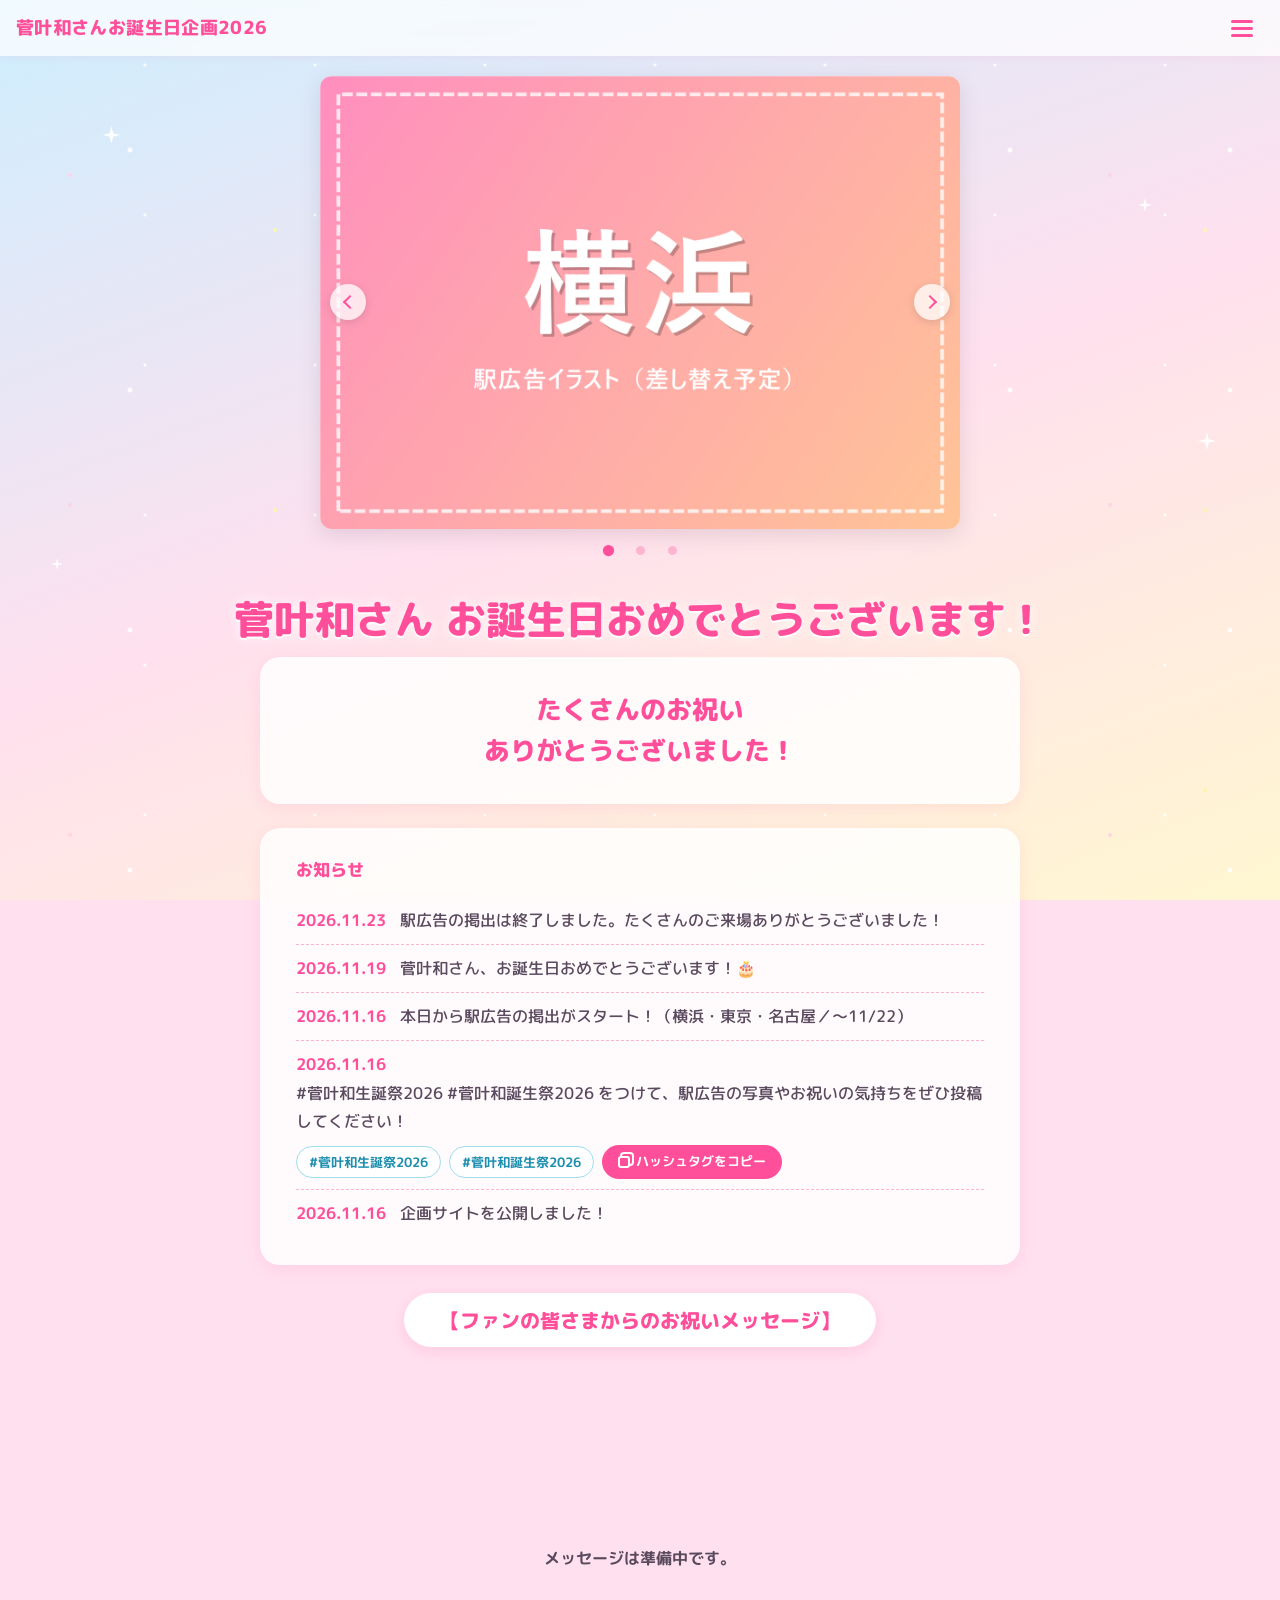
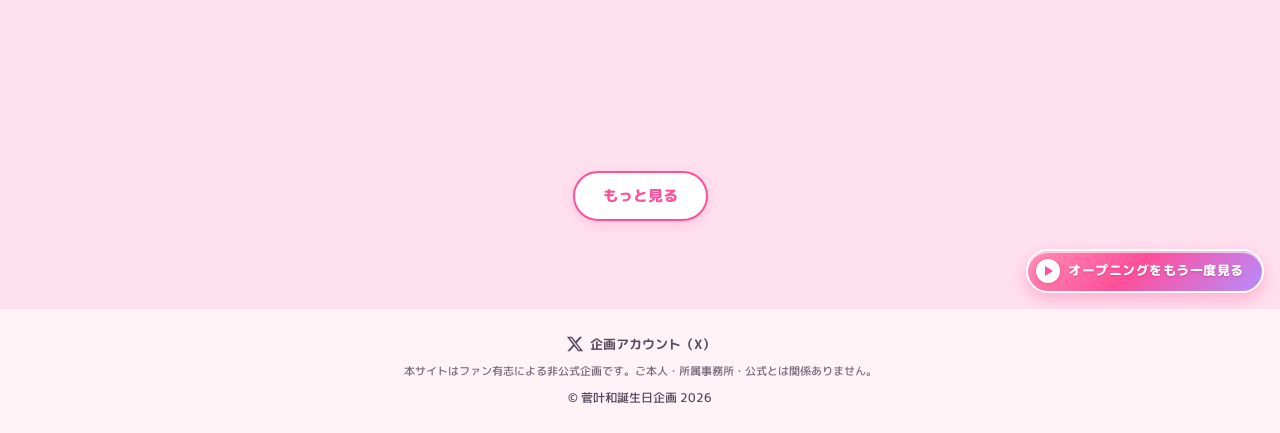
==== commit 93276824: "「オープニングをもう一度見る」ボタンをポップなデザインに - ピンク→紫のグラデーション、白い縁と影、白い丸の中に▶ - 数秒おきに光が横切るアニメーション、マウスを乗せると少し浮く  Co-Auth" ====
--- a/index.html
+++ b/index.html
@@ -122,7 +122,7 @@
 
     <!-- オープニング演出をもう一度見る（js/opening.js が受け取る） -->
     <div class="op-replay-wrap">
-      <button class="op-replay" type="button" data-opening-replay>オープニングをもう一度見る</button>
+      <button class="op-replay" type="button" data-opening-replay><span class="op-replay__icon" aria-hidden="true"></span>オープニングをもう一度見る</button>
     </div>
   </main>
 
--- a/css/opening.css
+++ b/css/opening.css
@@ -211,36 +211,79 @@
   padding: 0 16px 16px;
 }
 
+/* ピンク→紫のグラデーションに白い太字。白い縁と影で浮かせる */
 .op-replay {
+  position: relative;
   display: inline-flex;
   align-items: center;
-  gap: 6px;
-  padding: 6px 14px;
-  border: 1.5px solid var(--accent-soft);
+  gap: 8px;
+  padding: 8px 18px 8px 8px;
+  border: 2px solid #fff;
   border-radius: 999px;
-  background: rgba(255, 255, 255, 0.85);
-  color: var(--accent);
+  background: linear-gradient(135deg, #ff8fb3 0%, #ff4f9a 45%, #b68cff 100%);
+  color: #fff;
   font-family: inherit;
-  font-size: 12px;
-  font-weight: 700;
+  font-size: 13px;
+  font-weight: 800;
+  letter-spacing: 0.04em;
+  text-shadow: 0 1px 2px rgba(160, 30, 90, 0.35);
   cursor: pointer;
-  box-shadow: 0 2px 8px rgba(255, 79, 154, 0.12);
-  transition: background 0.2s, color 0.2s;
-}
-
-/* 先頭に再生マーク（▶） */
+  overflow: hidden; /* 横切る光をボタンの形で切り取る */
+  box-shadow: 0 6px 16px rgba(255, 79, 154, 0.35), 0 2px 0 rgba(255, 255, 255, 0.6) inset;
+  transition: transform 0.2s, box-shadow 0.2s;
+}
+
+/* 先頭の再生マーク：白い丸（中の ▶ は .op-replay__icon） */
 .op-replay::before {
   content: "";
+  flex: none;
+  width: 24px;
+  height: 24px;
+  border-radius: 50%;
+  background: #fff;
+  box-shadow: 0 1px 4px rgba(160, 30, 90, 0.25);
+}
+
+/* ▶（白い丸の中央に置く三角形） */
+.op-replay__icon {
+  position: absolute;
+  left: 17px;
+  top: 50%;
   width: 0;
   height: 0;
+  margin-top: -5px;
   border-top: 5px solid transparent;
   border-bottom: 5px solid transparent;
-  border-left: 8px solid currentColor;
+  border-left: 8px solid var(--accent);
+  pointer-events: none;
+}
+
+/* 数秒おきに光がすっと横切る */
+.op-replay::after {
+  content: "";
+  position: absolute;
+  top: 0;
+  bottom: 0;
+  left: -60%;
+  width: 40%;
+  background: linear-gradient(100deg, transparent, rgba(255, 255, 255, 0.7), transparent);
+  transform: skewX(-20deg);
+  animation: opReplayShine 3.2s ease-in-out 1s infinite;
+  pointer-events: none;
+}
+
+@keyframes opReplayShine {
+  0% { left: -60%; }
+  35%, 100% { left: 130%; }
 }
 
 .op-replay:hover {
-  background: var(--accent);
-  color: #fff;
+  transform: translateY(-2px);
+  box-shadow: 0 10px 22px rgba(255, 79, 154, 0.45), 0 2px 0 rgba(255, 255, 255, 0.6) inset;
+}
+
+.op-replay:active {
+  transform: translateY(0) scale(0.97);
 }
 
 .op-replay:focus-visible {
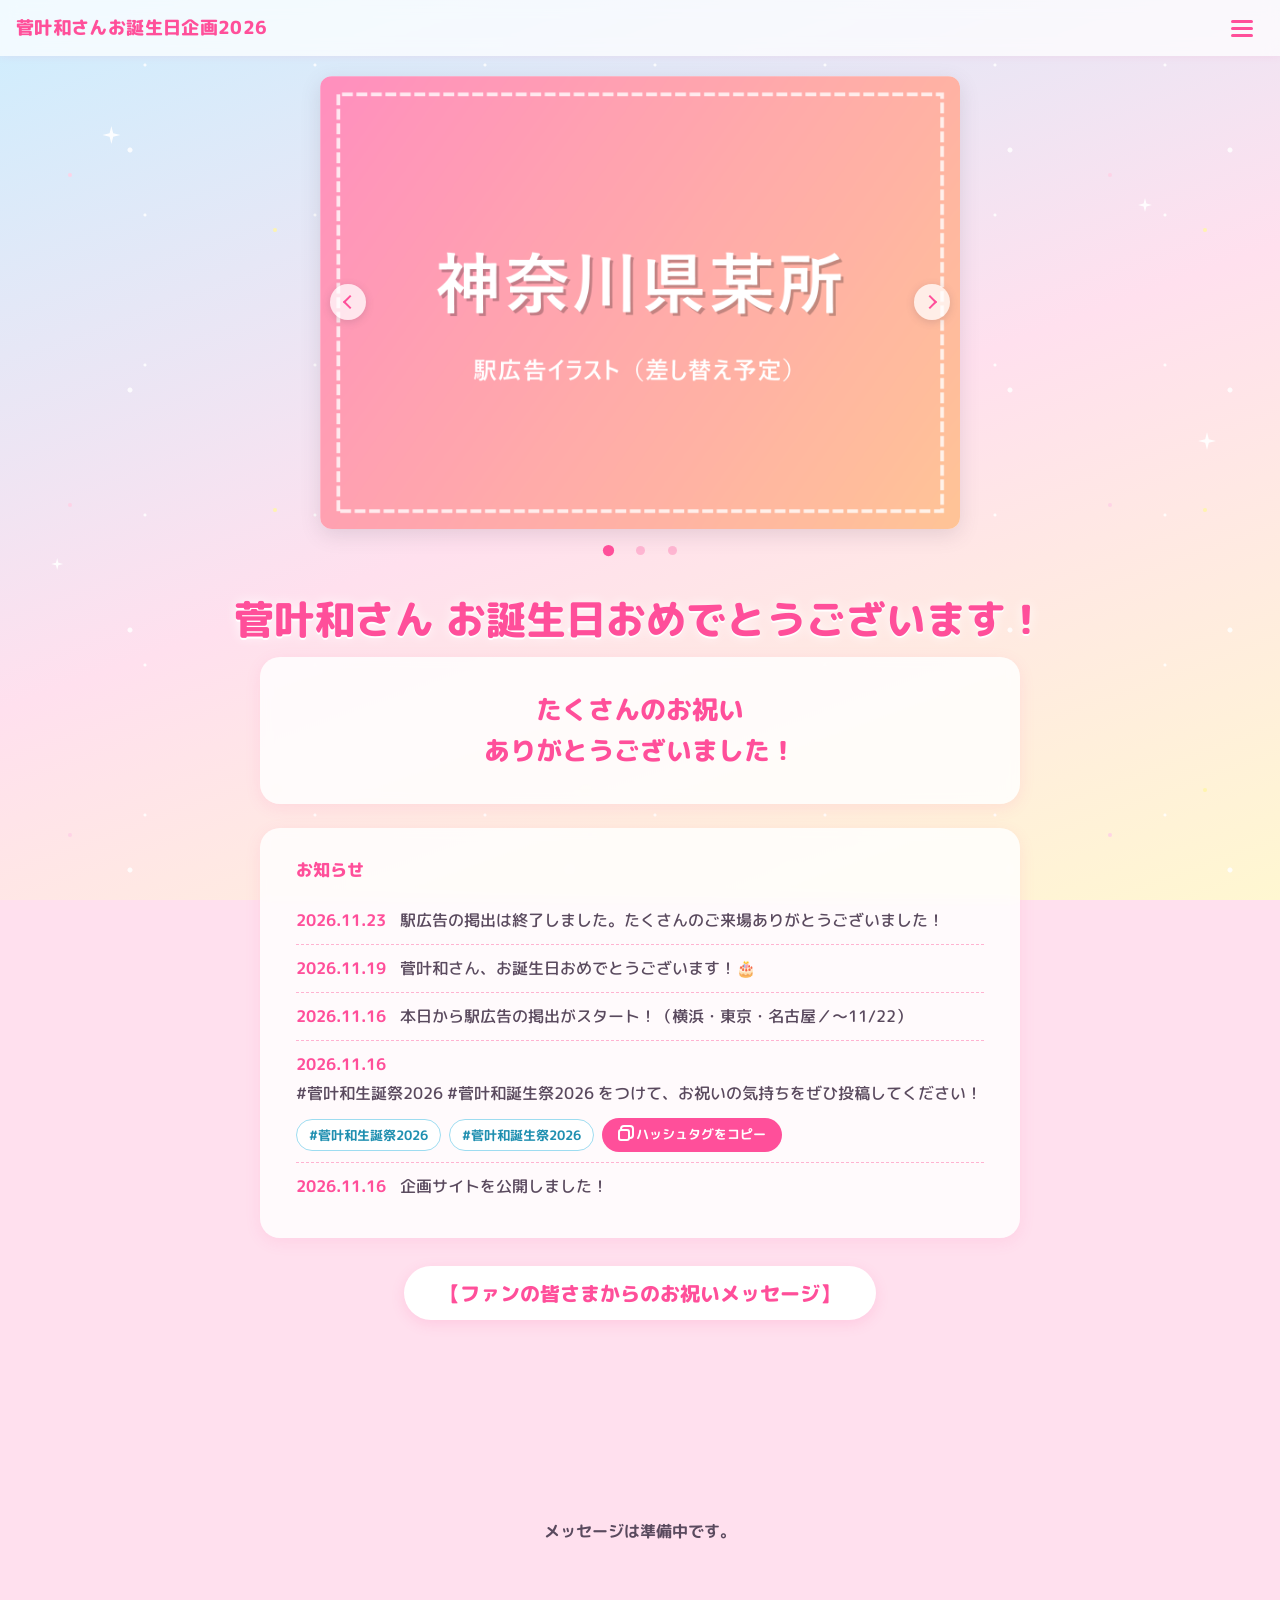
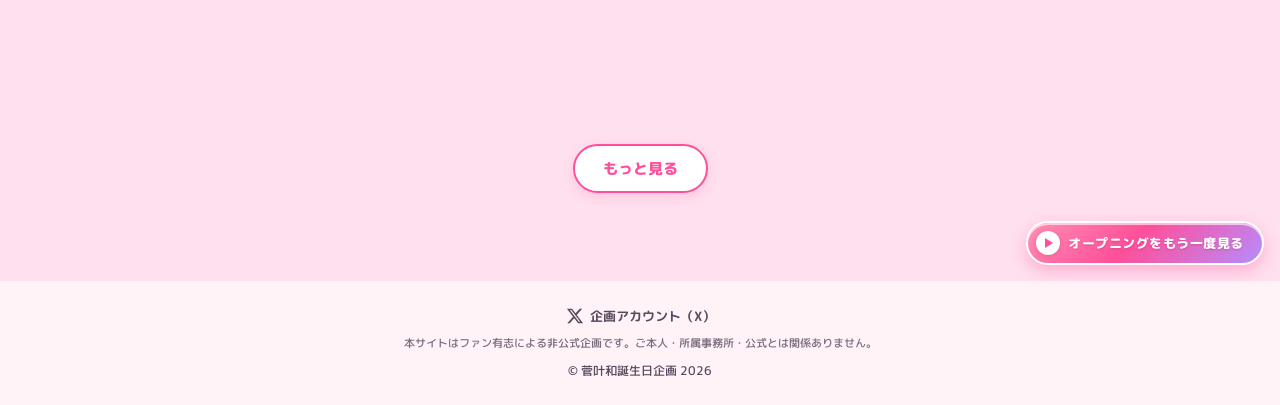
==== commit 2308de3e: "ハッシュタグ案内の文言変更・駅広告イラストのファイル名を整理 - ハッシュタグのお知らせから写真投稿を促す表現を削除 - 駅広告イラストの画像を ad-kanagawa / ad-tokyo / ad" ====
--- a/index.html
+++ b/index.html
@@ -65,13 +65,13 @@
       <div class="carousel__viewport">
         <div class="carousel__track">
           <div class="carousel__slide" role="group" aria-roledescription="slide" aria-label="JR横浜駅の駅広告">
-            <img src="images/stations/駅広告横浜.png" alt="JR横浜駅の駅広告イラスト（イラスト：ノギさん）" width="1414" height="1000">
+            <img src="images/stations/ad-kanagawa.png" alt="JR横浜駅の駅広告イラスト（イラスト：ノギさん）" width="1414" height="1000">
           </div>
           <div class="carousel__slide" role="group" aria-roledescription="slide" aria-label="JR山手線 東京駅の駅広告">
-            <img src="images/stations/駅広告東京.png" alt="JR山手線 東京駅の駅広告イラスト（イラスト：〆さん）" width="1414" height="1000">
+            <img src="images/stations/ad-tokyo.png" alt="JR山手線 東京駅の駅広告イラスト（イラスト：〆さん）" width="1414" height="1000">
           </div>
           <div class="carousel__slide" role="group" aria-roledescription="slide" aria-label="JR東海 名古屋駅の駅広告">
-            <img src="images/stations/駅広告愛知.png" alt="JR東海 名古屋駅の駅広告イラスト（イラスト：じんさん）" width="1414" height="1000">
+            <img src="images/stations/ad-aichi.png" alt="JR東海 名古屋駅の駅広告イラスト（イラスト：じんさん）" width="1414" height="1000">
           </div>
         </div>
         <!-- 左右のタップ領域（画像の左右それぞれ約3割） -->
--- a/css/opening.css
+++ b/css/opening.css
@@ -4,7 +4,7 @@
    ---------------------------------------------------------
    流れ（秒は読み込み直後からの時間）
      0.2〜1.8s  暗転の中に「まもなく開演です」
-     1.6〜3.1s  6色のスポットライトが外側から左右交互に点灯し、ゆっくり首を振る
+     1.6〜3.1s  6色のスポットライトが外側から左右交互に点灯し、画面の中心を照らす
      3.6s〜     閃光が広がって画面が白くなる（3.9s〜 背景も白へ）
      4.2s〜     タイトル表示
      5.9〜6.9s  全体がフェードアウトして、パステルのトップページが見える
@@ -95,7 +95,8 @@
 }
 
 /* 光線：ぼかしフィルターや切り抜きを使わず、円錐グラデーションで描く（四角い枠が出ない）
-   --a で客席の中央へ向けて傾け、下にいくほど mask で薄くする */
+   --a で画面の中心（閃光が広がる位置）へ向けて傾け、首は振らずに止めておく。
+   角度は画面の縦横に合わせて js/opening.js が計算する。下にいくほど mask で薄くする */
 .op-beam {
   position: absolute;
   top: 0;
@@ -105,18 +106,19 @@
   margin-left: -60vmax;
   transform-origin: 50% 0;
   rotate: var(--a);
-  background: conic-gradient(from 168deg at 50% 0,
+  /* 光の広がりは約32°（164°〜196°、真下の180°が中心）。中心の白く明るい線は約5° */
+  background: conic-gradient(from 164deg at 50% 0,
     transparent 0deg,
-    var(--col) 9deg,
-    rgba(255, 255, 255, 0.9) 12deg,
-    var(--col) 15deg,
-    transparent 24deg,
+    var(--col) 11deg,
+    rgba(255, 255, 255, 0.9) 16deg,
+    var(--col) 21deg,
+    transparent 32deg,
     transparent 360deg);
   -webkit-mask-image: linear-gradient(180deg, #000 0%, rgba(0, 0, 0, 0.6) 45%, transparent 90%);
   mask-image: linear-gradient(180deg, #000 0%, rgba(0, 0, 0, 0.6) 45%, transparent 90%);
   opacity: 0;
   pointer-events: none;
-  animation: opBeam 0.4s linear var(--d) forwards, opSweep 1.3s ease-in-out calc(var(--d) + 0.4s) infinite alternate;
+  animation: opBeam 0.4s linear var(--d) forwards;
 }
 
 @keyframes opBeam {
@@ -125,12 +127,6 @@
   45% { opacity: 0.15; }
   60% { opacity: 1; }
   100% { opacity: 0.75; }
-}
-
-/* 点灯後はゆっくり首を振る */
-@keyframes opSweep {
-  from { transform: rotate(-5deg); }
-  to { transform: rotate(5deg); }
 }
 
 /* 閃光：画面全体を覆う放射グラデーションを拡大（小さな影を拡大しないので角が出ない） */
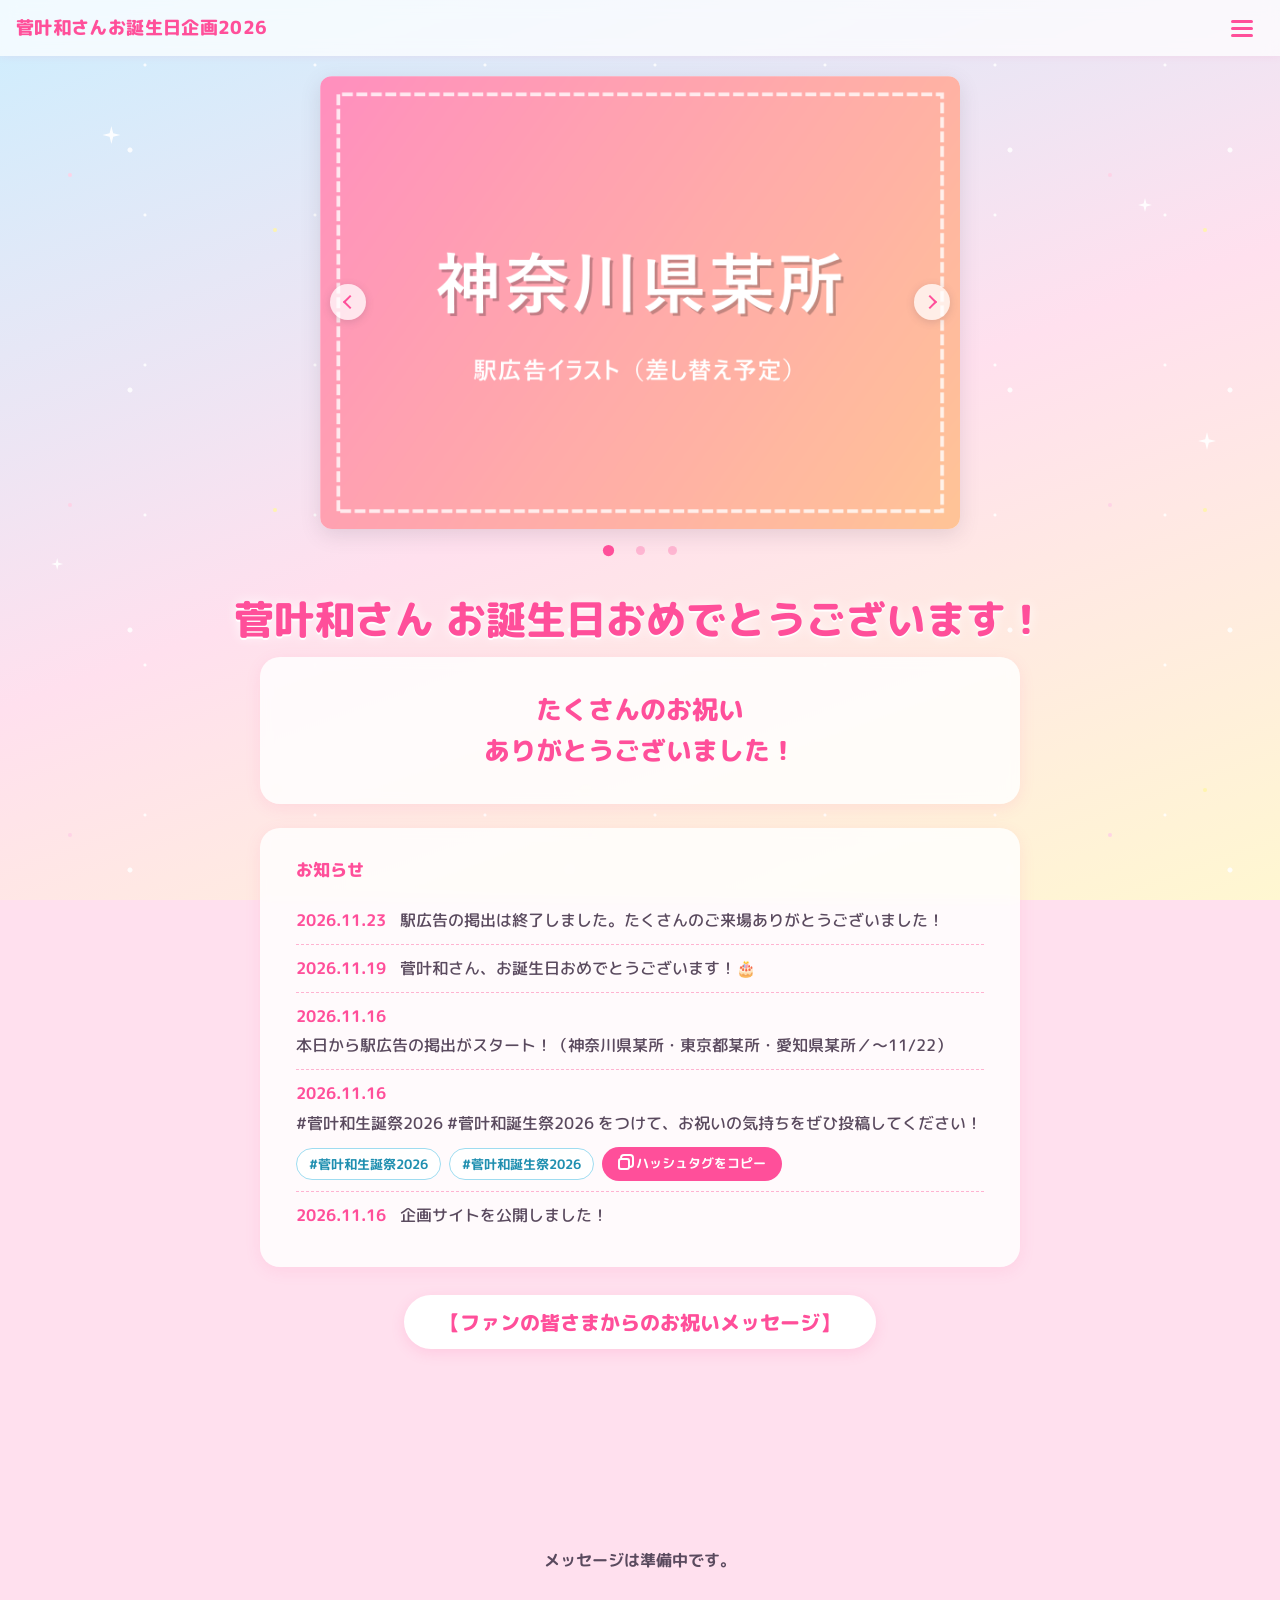
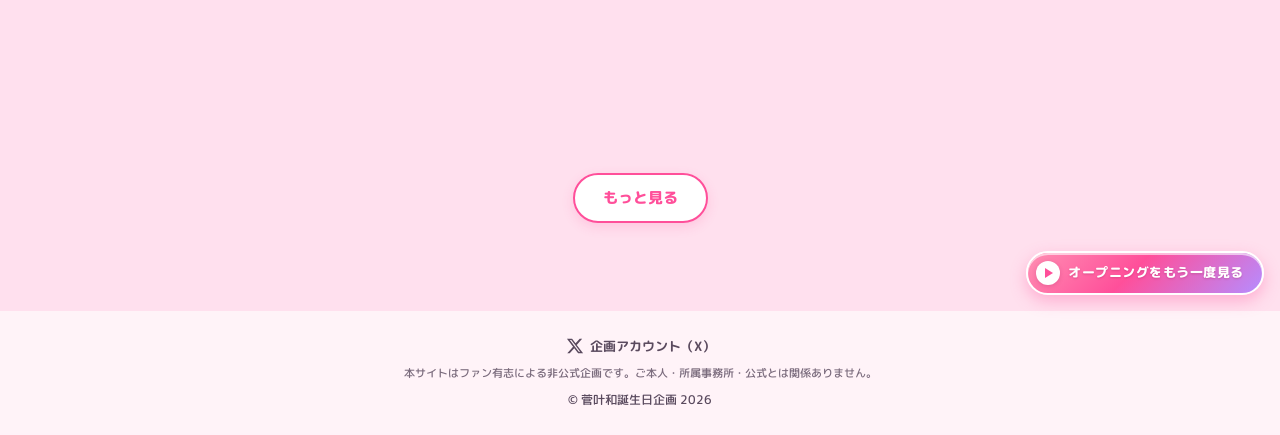
==== commit 183b19e7: "駅広告の審査用表記に変更（掲出当日まで場所の詳細を非公開） - お知らせ・イラストページ・トップのスライドショーの掲出場所を「〇〇県某所」表記に - インフォメーションページの中身をダミーにし、掲出場" ====
--- a/index.html
+++ b/index.html
@@ -64,14 +64,14 @@
     <section class="carousel" aria-roledescription="carousel" aria-label="駅広告イラスト">
       <div class="carousel__viewport">
         <div class="carousel__track">
-          <div class="carousel__slide" role="group" aria-roledescription="slide" aria-label="JR横浜駅の駅広告">
-            <img src="images/stations/ad-kanagawa.png" alt="JR横浜駅の駅広告イラスト（イラスト：ノギさん）" width="1414" height="1000">
+          <div class="carousel__slide" role="group" aria-roledescription="slide" aria-label="神奈川県某所の駅広告">
+            <img src="images/stations/ad-kanagawa.png" alt="神奈川県某所の駅広告イラスト（イラスト：ノギさん）" width="1414" height="1000">
           </div>
-          <div class="carousel__slide" role="group" aria-roledescription="slide" aria-label="JR山手線 東京駅の駅広告">
-            <img src="images/stations/ad-tokyo.png" alt="JR山手線 東京駅の駅広告イラスト（イラスト：〆さん）" width="1414" height="1000">
+          <div class="carousel__slide" role="group" aria-roledescription="slide" aria-label="東京都某所の駅広告">
+            <img src="images/stations/ad-tokyo.png" alt="東京都某所の駅広告イラスト（イラスト：〆さん）" width="1414" height="1000">
           </div>
-          <div class="carousel__slide" role="group" aria-roledescription="slide" aria-label="JR東海 名古屋駅の駅広告">
-            <img src="images/stations/ad-aichi.png" alt="JR東海 名古屋駅の駅広告イラスト（イラスト：じんさん）" width="1414" height="1000">
+          <div class="carousel__slide" role="group" aria-roledescription="slide" aria-label="愛知県某所の駅広告">
+            <img src="images/stations/ad-aichi.png" alt="愛知県某所の駅広告イラスト（イラスト：じんさん）" width="1414" height="1000">
           </div>
         </div>
         <!-- 左右のタップ領域（画像の左右それぞれ約3割） -->
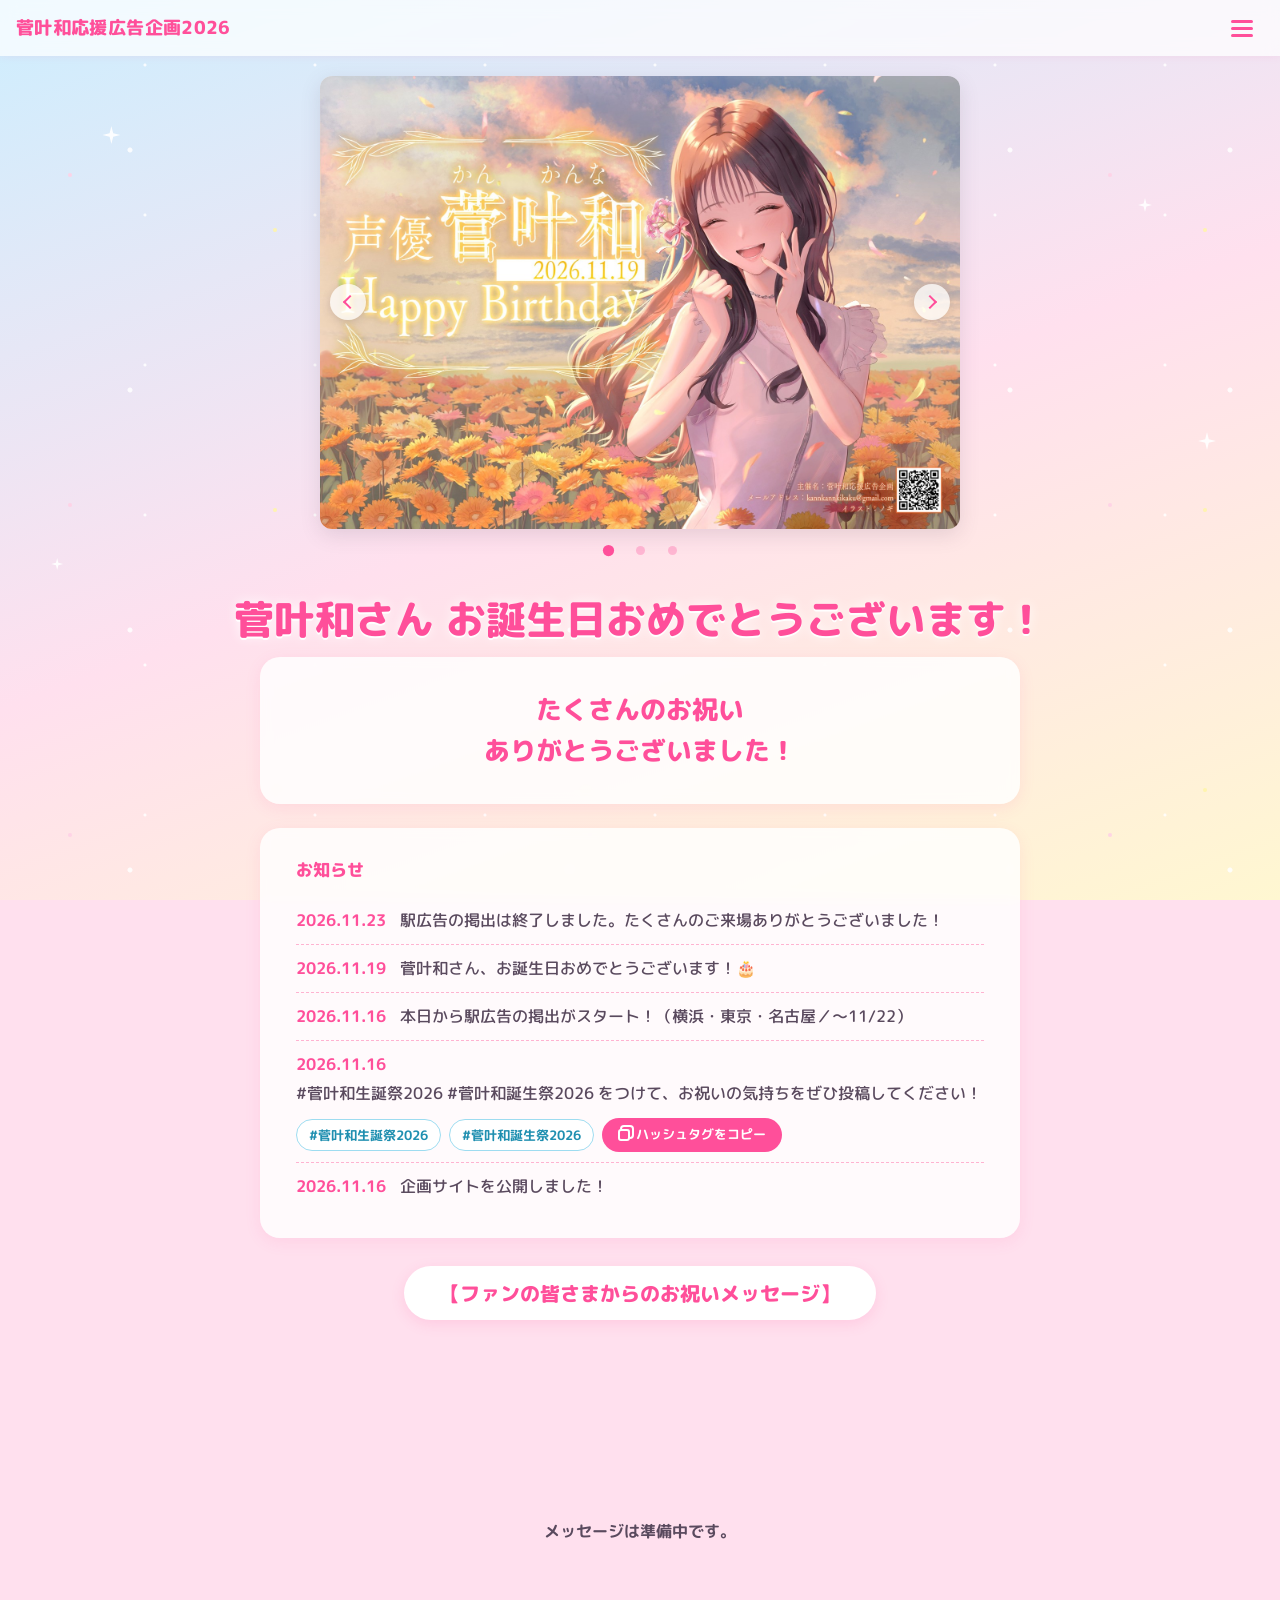
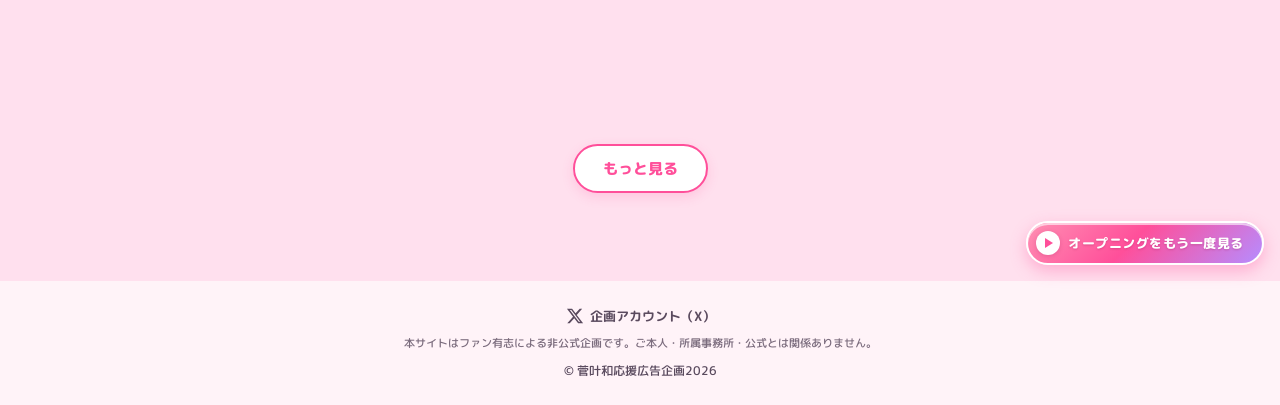
==== commit fd58ba03: "[本番用] 掲出場所の表記・掲出場所マップ・駅広告イラストを本番の内容に戻す 11/16 12:00 以降に main へ取り込む（README_RELEASE.md 参照）。 このコミットとこのブラ" ====
--- a/index.html
+++ b/index.html
@@ -3,13 +3,13 @@
 <head>
   <meta charset="UTF-8">
   <meta name="viewport" content="width=device-width, initial-scale=1">
-  <title>菅叶和さんお誕生日企画2026</title>
+  <title>菅叶和応援広告企画2026</title>
   <meta name="description" content="声優・菅叶和さんのお誕生日（11月19日）をお祝いするファン有志の企画サイトです。ファンの皆さまから集めたお祝いメッセージを掲載しています。">
 
   <!-- OGP -->
   <meta property="og:type" content="website">
-  <meta property="og:site_name" content="菅叶和さんお誕生日企画2026">
-  <meta property="og:title" content="菅叶和さんお誕生日企画2026">
+  <meta property="og:site_name" content="菅叶和応援広告企画2026">
+  <meta property="og:title" content="菅叶和応援広告企画2026">
   <meta property="og:description" content="声優・菅叶和さんのお誕生日をお祝いするファン企画サイトです。">
   <meta property="og:url" content="https://kannkannkikaku.github.io/KannkannBirthday2026/">
   <meta property="og:image" content="https://kannkannkikaku.github.io/KannkannBirthday2026/images/ogp.png">
@@ -43,7 +43,7 @@
 
   <!-- ヘッダー -->
   <header class="site-header">
-    <a class="site-logo" href="index.html">菅叶和さんお誕生日企画2026</a>
+    <a class="site-logo" href="index.html">菅叶和応援広告企画2026</a>
     <button class="menu-btn" type="button" aria-expanded="false" aria-controls="site-menu" aria-label="メニューを開く">
       <span></span><span></span><span></span>
     </button>
@@ -64,14 +64,14 @@
     <section class="carousel" aria-roledescription="carousel" aria-label="駅広告イラスト">
       <div class="carousel__viewport">
         <div class="carousel__track">
-          <div class="carousel__slide" role="group" aria-roledescription="slide" aria-label="神奈川県某所の駅広告">
-            <img src="images/stations/ad-kanagawa.png" alt="神奈川県某所の駅広告イラスト（イラスト：ノギさん）" width="1414" height="1000">
+          <div class="carousel__slide" role="group" aria-roledescription="slide" aria-label="JR横浜駅の駅広告">
+            <img src="images/stations/ad-kanagawa.jpg" alt="JR横浜駅の駅広告イラスト（イラスト：ノギさん）" width="1414" height="1000">
           </div>
-          <div class="carousel__slide" role="group" aria-roledescription="slide" aria-label="東京都某所の駅広告">
-            <img src="images/stations/ad-tokyo.png" alt="東京都某所の駅広告イラスト（イラスト：〆さん）" width="1414" height="1000">
+          <div class="carousel__slide" role="group" aria-roledescription="slide" aria-label="JR山手線 東京駅の駅広告">
+            <img src="images/stations/ad-tokyo.jpg" alt="JR山手線 東京駅の駅広告イラスト（イラスト：〆さん）" width="1414" height="1000">
           </div>
-          <div class="carousel__slide" role="group" aria-roledescription="slide" aria-label="愛知県某所の駅広告">
-            <img src="images/stations/ad-aichi.png" alt="愛知県某所の駅広告イラスト（イラスト：じんさん）" width="1414" height="1000">
+          <div class="carousel__slide" role="group" aria-roledescription="slide" aria-label="JR東海 名古屋駅の駅広告">
+            <img src="images/stations/ad-aichi.jpg" alt="JR東海 名古屋駅の駅広告イラスト（イラスト：じんさん）" width="1414" height="1000">
           </div>
         </div>
         <!-- 左右のタップ領域（画像の左右それぞれ約3割） -->
@@ -113,7 +113,7 @@
            data-lanes="2" data-lanes-sp="2"
            data-per-lane="8" data-per-lane-sp="8"
            data-durations="46,54"
-           data-jitter="20"
+           data-jitter="12"
            aria-label="流れるお祝いメッセージ（カードを選ぶと拡大表示）"></div>
       <div class="section-more">
         <a class="btn" href="pages/message/">もっと見る</a>
@@ -133,7 +133,7 @@
       企画アカウント（X）
     </a>
     <p class="site-footer__note"><span>本サイトはファン有志による非公式企画です。</span><span>ご本人・所属事務所・公式とは関係ありません。</span></p>
-    <small>© 菅叶和誕生日企画 2026</small>
+    <small>© 菅叶和応援広告企画2026</small>
   </footer>
 
   <!-- スマホ下部ナビ -->
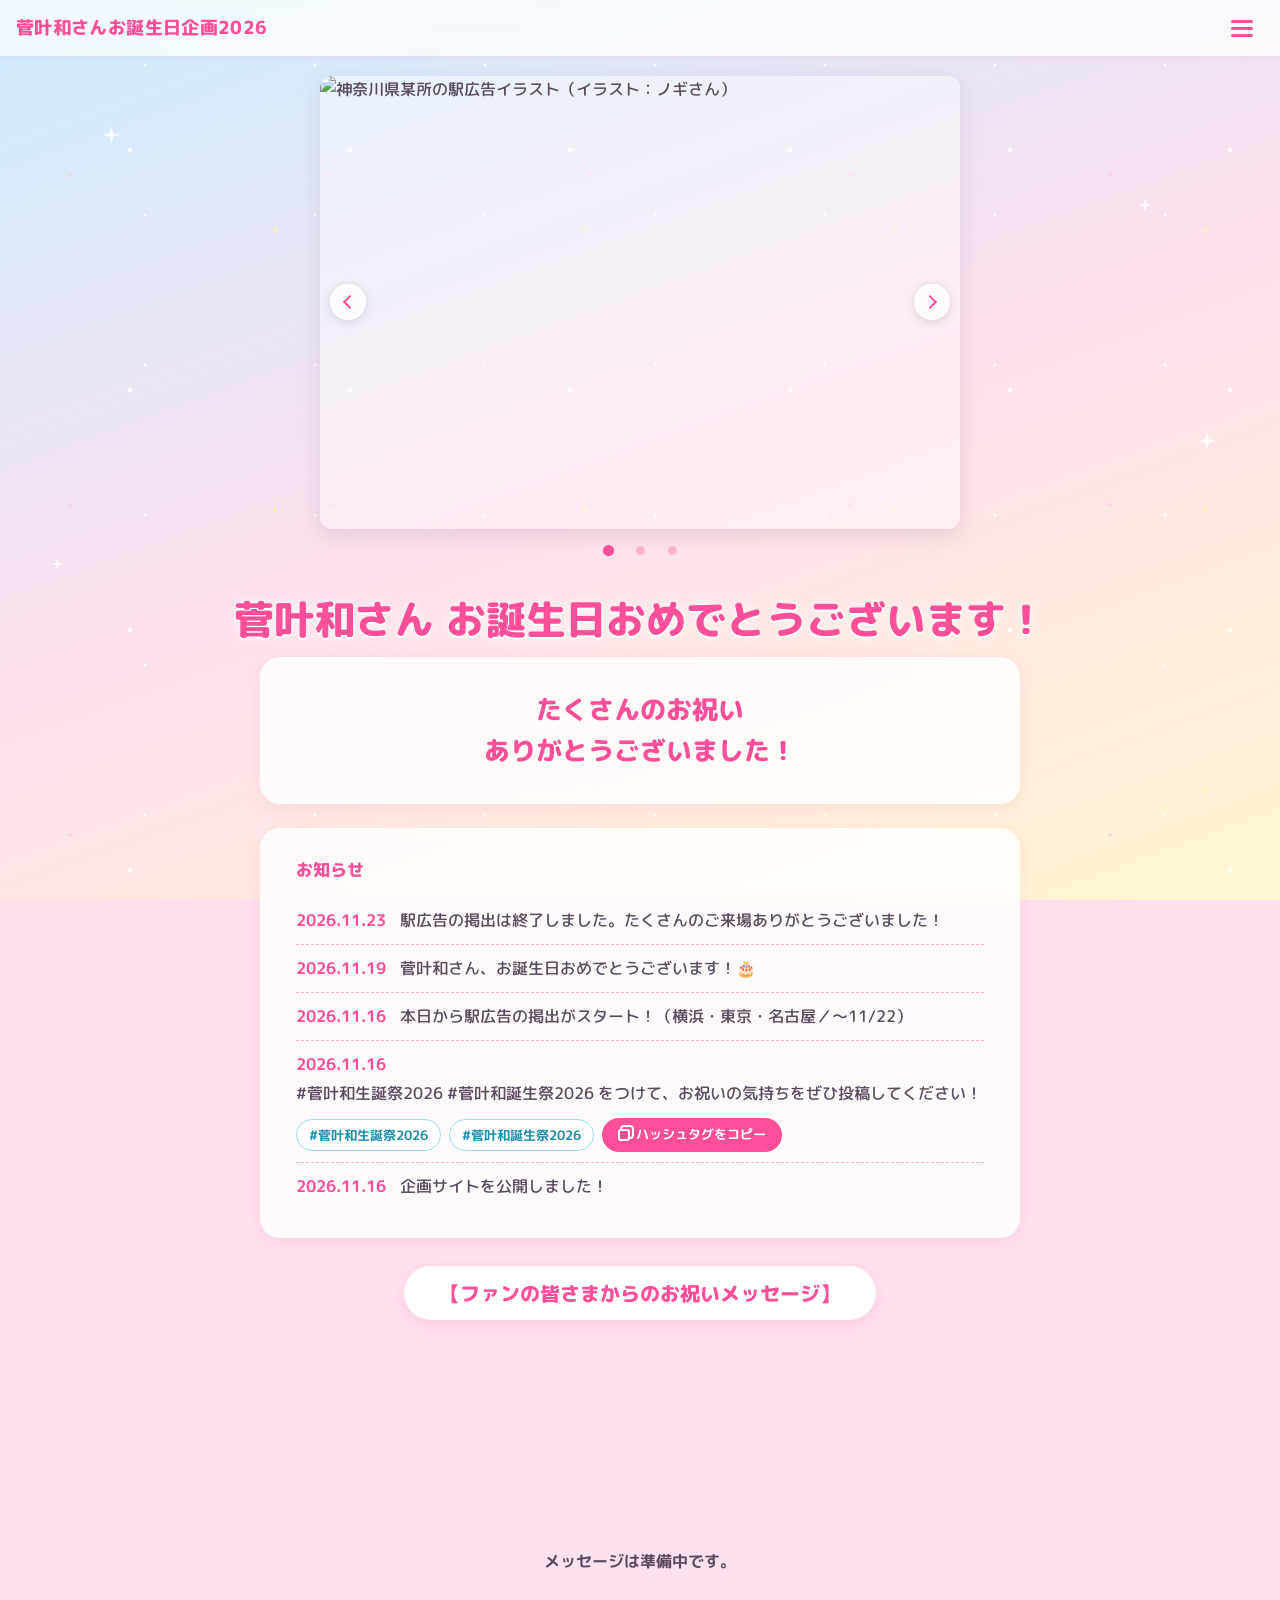
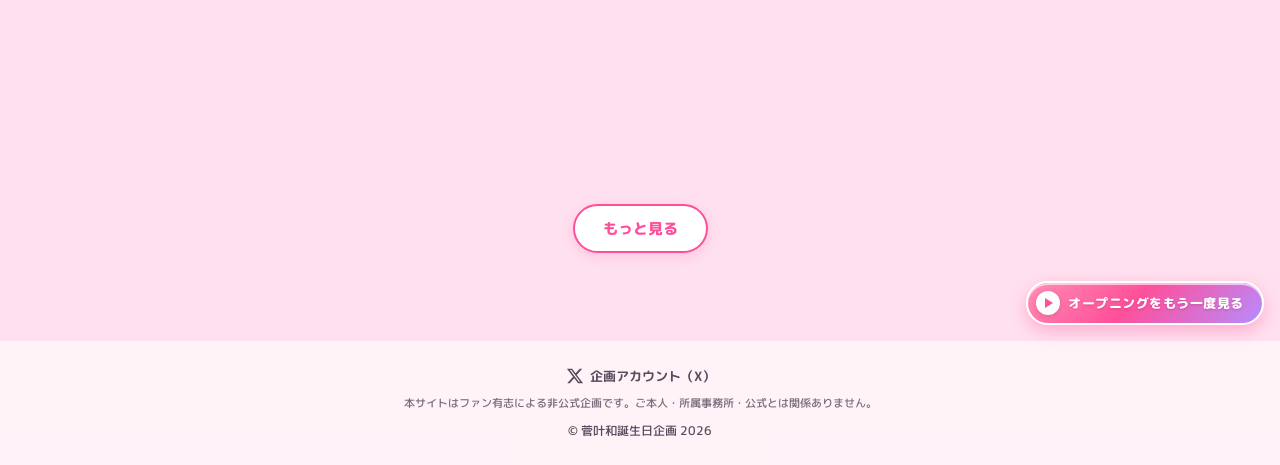
==== commit dc63b086: "メッセージカードを小さくして重なりを減らす - スマホ：幅260→200px・文字14→12px、PC：幅360→320px・文字16→13px - トップの縮小版：幅240→190px（PCは230" ====
--- a/index.html
+++ b/index.html
@@ -3,13 +3,13 @@
 <head>
   <meta charset="UTF-8">
   <meta name="viewport" content="width=device-width, initial-scale=1">
-  <title>菅叶和応援広告企画2026</title>
+  <title>菅叶和さんお誕生日企画2026</title>
   <meta name="description" content="声優・菅叶和さんのお誕生日（11月19日）をお祝いするファン有志の企画サイトです。ファンの皆さまから集めたお祝いメッセージを掲載しています。">
 
   <!-- OGP -->
   <meta property="og:type" content="website">
-  <meta property="og:site_name" content="菅叶和応援広告企画2026">
-  <meta property="og:title" content="菅叶和応援広告企画2026">
+  <meta property="og:site_name" content="菅叶和さんお誕生日企画2026">
+  <meta property="og:title" content="菅叶和さんお誕生日企画2026">
   <meta property="og:description" content="声優・菅叶和さんのお誕生日をお祝いするファン企画サイトです。">
   <meta property="og:url" content="https://kannkannkikaku.github.io/KannkannBirthday2026/">
   <meta property="og:image" content="https://kannkannkikaku.github.io/KannkannBirthday2026/images/ogp.png">
@@ -43,7 +43,7 @@
 
   <!-- ヘッダー -->
   <header class="site-header">
-    <a class="site-logo" href="index.html">菅叶和応援広告企画2026</a>
+    <a class="site-logo" href="index.html">菅叶和さんお誕生日企画2026</a>
     <button class="menu-btn" type="button" aria-expanded="false" aria-controls="site-menu" aria-label="メニューを開く">
       <span></span><span></span><span></span>
     </button>
@@ -64,14 +64,14 @@
     <section class="carousel" aria-roledescription="carousel" aria-label="駅広告イラスト">
       <div class="carousel__viewport">
         <div class="carousel__track">
-          <div class="carousel__slide" role="group" aria-roledescription="slide" aria-label="JR横浜駅の駅広告">
-            <img src="images/stations/ad-kanagawa.jpg" alt="JR横浜駅の駅広告イラスト（イラスト：ノギさん）" width="1414" height="1000">
+          <div class="carousel__slide" role="group" aria-roledescription="slide" aria-label="神奈川県某所の駅広告">
+            <img src="images/stations/ad-kanagawa.png" alt="神奈川県某所の駅広告イラスト（イラスト：ノギさん）" width="1414" height="1000">
           </div>
-          <div class="carousel__slide" role="group" aria-roledescription="slide" aria-label="JR山手線 東京駅の駅広告">
-            <img src="images/stations/ad-tokyo.jpg" alt="JR山手線 東京駅の駅広告イラスト（イラスト：〆さん）" width="1414" height="1000">
+          <div class="carousel__slide" role="group" aria-roledescription="slide" aria-label="東京都某所の駅広告">
+            <img src="images/stations/ad-tokyo.png" alt="東京都某所の駅広告イラスト（イラスト：〆さん）" width="1414" height="1000">
           </div>
-          <div class="carousel__slide" role="group" aria-roledescription="slide" aria-label="JR東海 名古屋駅の駅広告">
-            <img src="images/stations/ad-aichi.jpg" alt="JR東海 名古屋駅の駅広告イラスト（イラスト：じんさん）" width="1414" height="1000">
+          <div class="carousel__slide" role="group" aria-roledescription="slide" aria-label="愛知県某所の駅広告">
+            <img src="images/stations/ad-aichi.png" alt="愛知県某所の駅広告イラスト（イラスト：じんさん）" width="1414" height="1000">
           </div>
         </div>
         <!-- 左右のタップ領域（画像の左右それぞれ約3割） -->
@@ -133,7 +133,7 @@
       企画アカウント（X）
     </a>
     <p class="site-footer__note"><span>本サイトはファン有志による非公式企画です。</span><span>ご本人・所属事務所・公式とは関係ありません。</span></p>
-    <small>© 菅叶和応援広告企画2026</small>
+    <small>© 菅叶和誕生日企画 2026</small>
   </footer>
 
   <!-- スマホ下部ナビ -->
--- a/css/style.css
+++ b/css/style.css
@@ -17,19 +17,32 @@
   --accent-soft: #ffb3d1;
   --text: #5a4a5e;
 
-  /* カード3色（枠 / 文字） */
+  /* ピンク・水色（ハッシュタグや注意書きなど、カード以外でも使う） */
   --pink-border: #ffb3d1;
   --pink-text: #e0457b;
   --blue-border: #9edcf0;
   --blue-text: #1f8fb0;
-  --purple-border: #d4b8f0;
-  --purple-text: #8a4fc4;
+
+  /* メッセージカード6色（枠 / 文字）。オープニングのペンライトと同じ6色の色み。
+     文字は白いカードの上で読みやすい濃さ（コントラスト比 4.5 以上）にしている */
+  --card-pink-border: #ffb3d1;
+  --card-pink-text: #d1307f;
+  --card-sky-border: #9edcf0;
+  --card-sky-text: #1a7fa6;
+  --card-yellow-border: #ffd84a;
+  --card-yellow-text: #9a6a00;
+  --card-blue-border: #9db2ff;
+  --card-blue-text: #2f58d6;
+  --card-red-border: #ff9e94;
+  --card-red-text: #d2362a;
+  --card-white-border: #d9d6e6;
+  --card-white-text: #5f5a78;
 
   /* レイアウト */
   --header-h: 56px;
   --bottom-nav-h: 64px;
-  --card-w: 260px;        /* スマホのカード幅 */
-  --gap-avg: 30px;        /* カード同士の平均のすき間（実際の間隔はJSでばらつかせる） */
+  --card-w: 200px;        /* スマホのカード幅 */
+  --gap-avg: 24px;        /* カード同士の平均のすき間（実際の間隔はJSでばらつかせる） */
 
   --font: "M PLUS Rounded 1c", "Hiragino Maru Gothic ProN", "Yu Gothic", sans-serif,
           "Apple Color Emoji", "Segoe UI Emoji", "Noto Color Emoji";
@@ -37,8 +50,8 @@
 
 @media (min-width: 768px) {
   :root {
-    --card-w: 360px;
-    --gap-avg: 40px;
+    --card-w: 320px;
+    --gap-avg: 36px;
   }
 }
 
@@ -503,11 +516,11 @@
    ========================================================= */
 .card {
   /* 色は --c-border / --c-text で切り替え */
-  --c-border: var(--pink-border);
-  --c-text: var(--pink-text);
+  --c-border: var(--card-pink-border);
+  --c-text: var(--card-pink-text);
   position: relative;
   width: var(--card-w);
-  padding: 16px 20px;
+  padding: 10px 12px;
   border: 1.5px solid var(--c-border);
   border-radius: 14px;
   background: rgba(255, 255, 255, 0.9);
@@ -519,9 +532,13 @@
   transition: box-shadow 0.2s;
 }
 
-.card--pink   { --c-border: var(--pink-border);   --c-text: var(--pink-text); }
-.card--blue   { --c-border: var(--blue-border);   --c-text: var(--blue-text); }
-.card--purple { --c-border: var(--purple-border); --c-text: var(--purple-text); }
+/* 6色（並び順は js/messages.js の COLORS） */
+.card--pink   { --c-border: var(--card-pink-border);   --c-text: var(--card-pink-text); }
+.card--sky    { --c-border: var(--card-sky-border);    --c-text: var(--card-sky-text); }
+.card--yellow { --c-border: var(--card-yellow-border); --c-text: var(--card-yellow-text); }
+.card--blue   { --c-border: var(--card-blue-border);   --c-text: var(--card-blue-text); }
+.card--red    { --c-border: var(--card-red-border);    --c-text: var(--card-red-text); }
+.card--white  { --c-border: var(--card-white-border);  --c-text: var(--card-white-text); }
 
 .card:hover,
 .card:focus-visible {
@@ -535,9 +552,9 @@
 
 .card__text {
   margin: 0;
-  font-size: 14px;          /* スマホは少し小さめ（PCは16px） */
+  font-size: 12px;          /* スマホ。PCは14px（長いメッセージでも重なりすぎないよう小さめ） */
   font-weight: 700;
-  line-height: 1.8;
+  line-height: 1.65;
   text-align: left;
   /* 改行をそのまま表示・長い英数字も折り返す */
   white-space: pre-wrap;
@@ -545,8 +562,8 @@
 }
 
 .card__name {
-  margin: 8px 0 0;
-  font-size: 13px;
+  margin: 6px 0 0;
+  font-size: 11px;
   font-weight: 700;
   text-align: right;
   opacity: 0.75;
@@ -555,32 +572,43 @@
 
 @media (min-width: 768px) {
   .card {
-    padding: 20px 24px;
+    padding: 14px 16px;
   }
 
   .card__text {
-    font-size: 16px;
-    line-height: 1.9;
+    font-size: 13px;
+    line-height: 1.7;
+  }
+
+  .card__name {
+    font-size: 12px;
   }
 }
 
 /* トップページ用の小さいカード */
 .flow--compact {
-  --card-w: 240px;
-  --gap-avg: 30px;
+  --card-w: 190px;
+  --gap-avg: 24px;
 }
 
 .flow--compact .card {
-  padding: 14px 18px;
+  padding: 10px 12px;
 }
 
 .flow--compact .card__text {
-  font-size: 13px;
-  line-height: 1.75;
+  font-size: 12px;
+  line-height: 1.6;
 }
 
 .flow--compact .card__name {
-  font-size: 12px;
+  font-size: 11px;
+}
+
+@media (min-width: 768px) {
+  .flow--compact {
+    --card-w: 230px;
+    --gap-avg: 30px;
+  }
 }
 
 /* =========================================================
@@ -723,7 +751,7 @@
 
 /* --- トップページの縮小版 --- */
 .flow--compact {
-  height: 420px;
+  height: 480px;
   padding: 48px 0;
   -webkit-mask-image: linear-gradient(90deg, transparent, #000 6%, #000 94%, transparent);
   mask-image: linear-gradient(90deg, transparent, #000 6%, #000 94%, transparent);
@@ -731,7 +759,7 @@
 
 @media (min-width: 768px) {
   .flow--compact {
-    height: 400px;
+    height: 460px;
   }
 }
 
@@ -793,6 +821,7 @@
 
 .modal__card .card__text {
   font-size: 18px;
+  line-height: 1.9;
 }
 
 .modal__card .card__name {
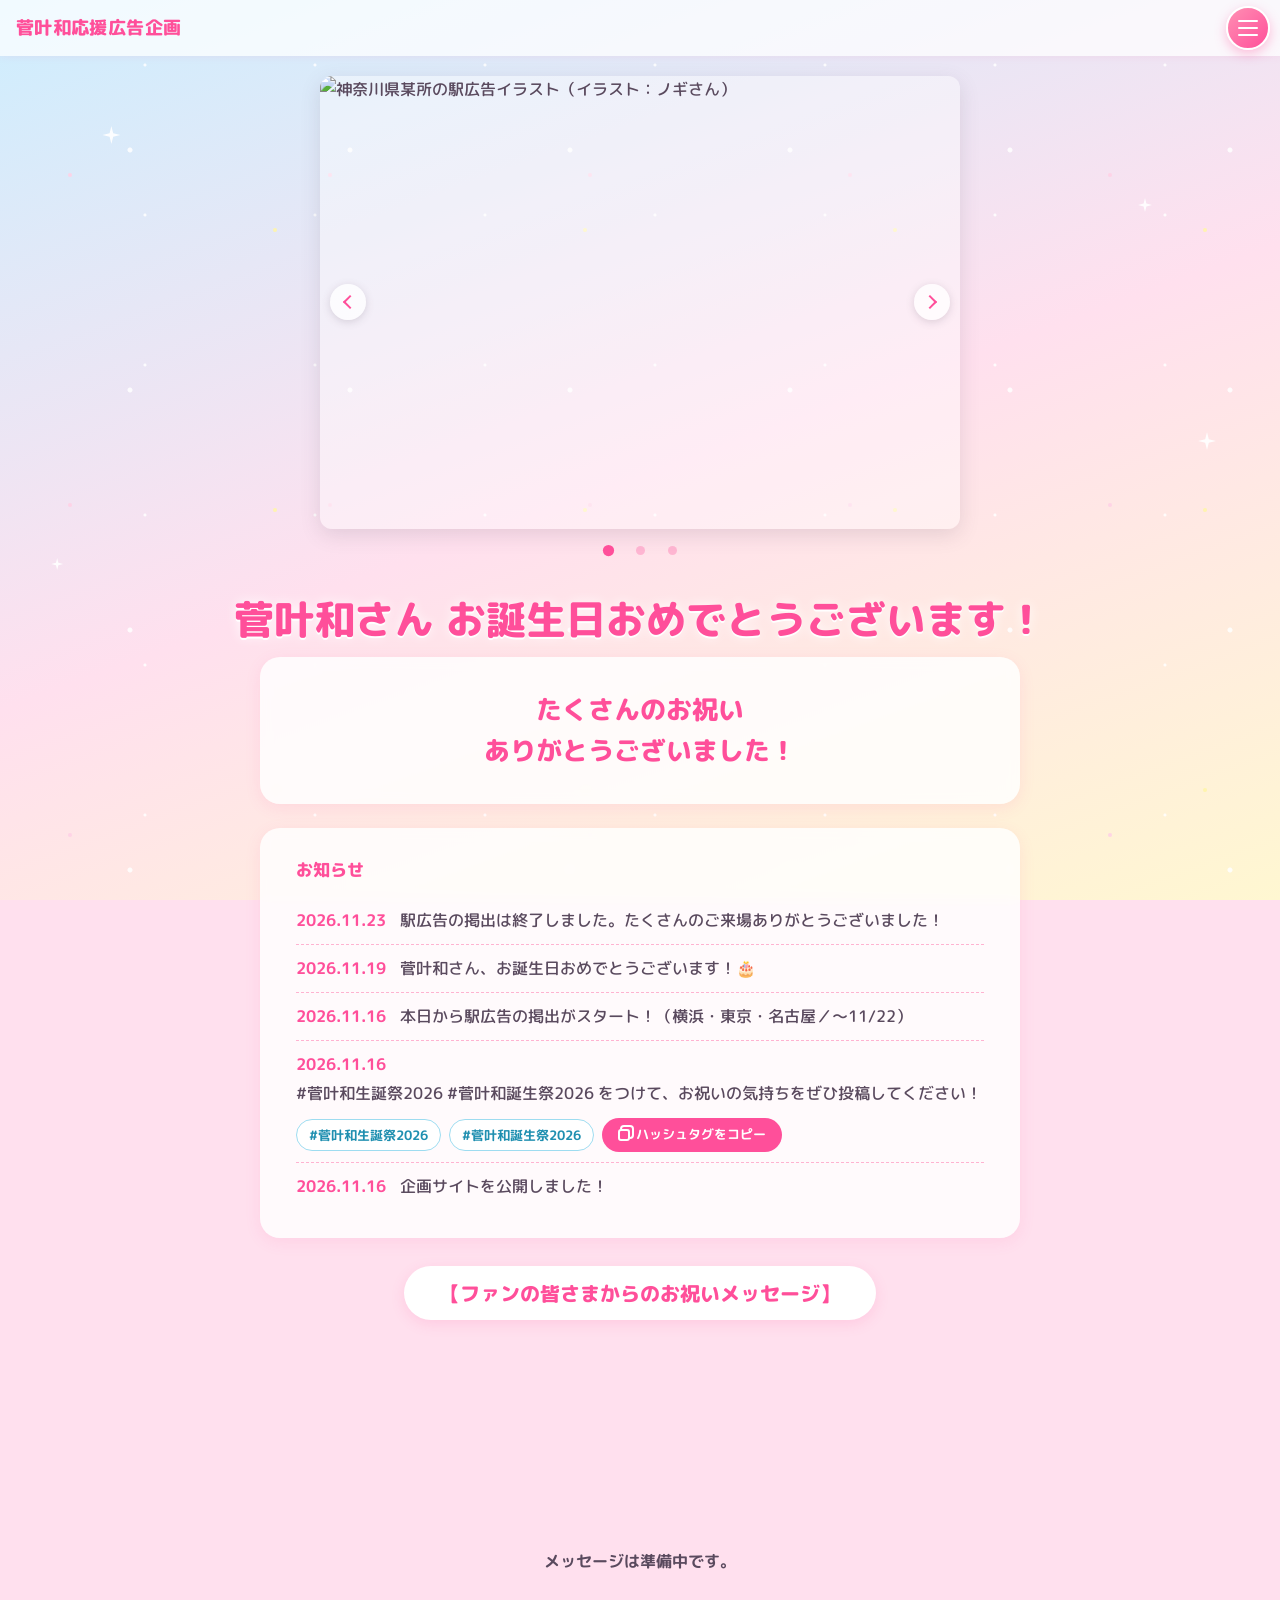
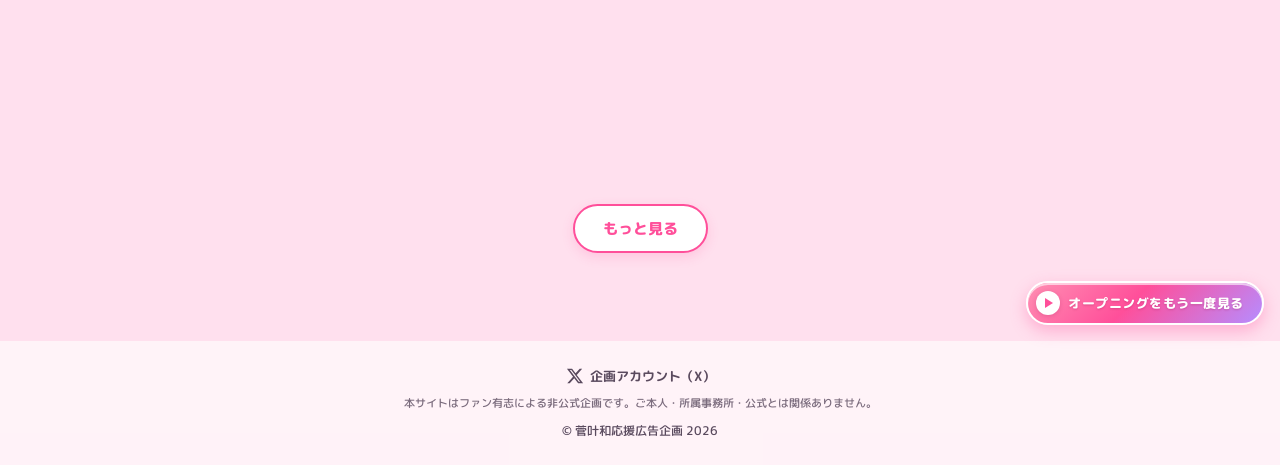
==== commit 371b7dde: "企画名を「菅叶和応援広告企画」に変更 - サイト名・タイトル・meta/OGP・フッターの©・オープニングのタイトル・README - SNS共有用の画像（ogp.png）も新しい企画名で作り直し  " ====
--- a/index.html
+++ b/index.html
@@ -3,13 +3,13 @@
 <head>
   <meta charset="UTF-8">
   <meta name="viewport" content="width=device-width, initial-scale=1">
-  <title>菅叶和さんお誕生日企画2026</title>
+  <title>菅叶和応援広告企画</title>
   <meta name="description" content="声優・菅叶和さんのお誕生日（11月19日）をお祝いするファン有志の企画サイトです。ファンの皆さまから集めたお祝いメッセージを掲載しています。">
 
   <!-- OGP -->
   <meta property="og:type" content="website">
-  <meta property="og:site_name" content="菅叶和さんお誕生日企画2026">
-  <meta property="og:title" content="菅叶和さんお誕生日企画2026">
+  <meta property="og:site_name" content="菅叶和応援広告企画">
+  <meta property="og:title" content="菅叶和応援広告企画">
   <meta property="og:description" content="声優・菅叶和さんのお誕生日をお祝いするファン企画サイトです。">
   <meta property="og:url" content="https://kannkannkikaku.github.io/KannkannBirthday2026/">
   <meta property="og:image" content="https://kannkannkikaku.github.io/KannkannBirthday2026/images/ogp.png">
@@ -43,7 +43,7 @@
 
   <!-- ヘッダー -->
   <header class="site-header">
-    <a class="site-logo" href="index.html">菅叶和さんお誕生日企画2026</a>
+    <a class="site-logo" href="index.html">菅叶和応援広告企画</a>
     <button class="menu-btn" type="button" aria-expanded="false" aria-controls="site-menu" aria-label="メニューを開く">
       <span></span><span></span><span></span>
     </button>
@@ -133,7 +133,7 @@
       企画アカウント（X）
     </a>
     <p class="site-footer__note"><span>本サイトはファン有志による非公式企画です。</span><span>ご本人・所属事務所・公式とは関係ありません。</span></p>
-    <small>© 菅叶和誕生日企画 2026</small>
+    <small>© 菅叶和応援広告企画 2026</small>
   </footer>
 
   <!-- スマホ下部ナビ -->
--- a/css/style.css
+++ b/css/style.css
@@ -1,6 +1,6 @@
 @charset "UTF-8";
 /* =========================================================
-   菅叶和さんお誕生日企画2026 共通スタイル
+   菅叶和応援広告企画 共通スタイル
    ・スマホ優先（min-width でPC向けに上書き）
    ・色やサイズは :root の変数でまとめて管理
    ========================================================= */
@@ -41,7 +41,7 @@
   /* レイアウト */
   --header-h: 56px;
   --bottom-nav-h: 64px;
-  --card-w: 200px;        /* スマホのカード幅 */
+  --card-w: 207px;        /* スマホ：12px × 15文字 ＋ 左右の余白24px ＋ 枠3px */
   --gap-avg: 24px;        /* カード同士の平均のすき間（実際の間隔はJSでばらつかせる） */
 
   --font: "M PLUS Rounded 1c", "Hiragino Maru Gothic ProN", "Yu Gothic", sans-serif,
@@ -50,7 +50,7 @@
 
 @media (min-width: 768px) {
   :root {
-    --card-w: 320px;
+    --card-w: 308px;    /* PC：13px × 21文字 ＋ 左右の余白32px ＋ 枠3px */
     --gap-avg: 36px;
   }
 }
@@ -201,18 +201,18 @@
 /* =========================================================
    ヘッダー・メニュー
    ========================================================= */
+/* ヘッダーは固定しない（スクロールすると一緒に流れて見えなくなる）。
+   メニューボタンだけ右上に固定する。
+   ※ backdrop-filter を付けると中の固定ボタンがヘッダーに閉じ込められるので使わない */
 .site-header {
-  position: sticky;
-  top: 0;
+  position: relative;
   z-index: 50;
   height: var(--header-h);
   display: flex;
   align-items: center;
   justify-content: space-between;
-  padding: 0 16px;
+  padding: 0 72px 0 16px;
   background: rgba(255, 255, 255, 0.72);
-  backdrop-filter: blur(8px);
-  -webkit-backdrop-filter: blur(8px);
   box-shadow: 0 1px 8px rgba(255, 79, 154, 0.08);
 }
 
@@ -234,31 +234,40 @@
 }
 
 /* ハンバーガーボタン（CSSで描く3本線） */
+/* 右上に固定した丸いメニューボタン（ピンクのグラデーションに白い線） */
 .menu-btn {
-  position: relative;
+  position: fixed;
+  top: 6px;
+  right: 10px;
   z-index: 70;
-  flex: none;
   width: 44px;
   height: 44px;
-  border: 0;
+  border: 2px solid #fff;
   border-radius: 50%;
-  background: transparent;
+  background: linear-gradient(135deg, #ff8fb3, #ff4f9a);
+  box-shadow: 0 4px 12px rgba(255, 79, 154, 0.35);
   cursor: pointer;
+  transition: transform 0.2s, box-shadow 0.2s;
+}
+
+.menu-btn:hover {
+  transform: scale(1.06);
+  box-shadow: 0 6px 16px rgba(255, 79, 154, 0.45);
 }
 
 .menu-btn span {
   position: absolute;
-  left: 11px;
-  width: 22px;
-  height: 2.5px;
+  left: 10px;
+  width: 20px;
+  height: 2px;
   border-radius: 2px;
-  background: var(--accent);
+  background: #fff;
   transition: transform 0.3s, opacity 0.3s;
 }
 
-.menu-btn span:nth-child(1) { top: 14px; }
-.menu-btn span:nth-child(2) { top: 21px; }
-.menu-btn span:nth-child(3) { top: 28px; }
+.menu-btn span:nth-child(1) { top: 12px; }
+.menu-btn span:nth-child(2) { top: 19px; }
+.menu-btn span:nth-child(3) { top: 26px; }
 
 /* 開いているときは × に変形 */
 .menu-btn[aria-expanded="true"] span:nth-child(1) { transform: translateY(7px) rotate(45deg); }
@@ -587,7 +596,7 @@
 
 /* トップページ用の小さいカード */
 .flow--compact {
-  --card-w: 190px;
+  --card-w: 207px;   /* 12px × 15文字 ＋ 余白24px ＋ 枠3px */
   --gap-avg: 24px;
 }
 
@@ -606,7 +615,7 @@
 
 @media (min-width: 768px) {
   .flow--compact {
-    --card-w: 230px;
+    --card-w: 279px; /* 12px × 21文字 ＋ 余白24px ＋ 枠3px */
     --gap-avg: 30px;
   }
 }
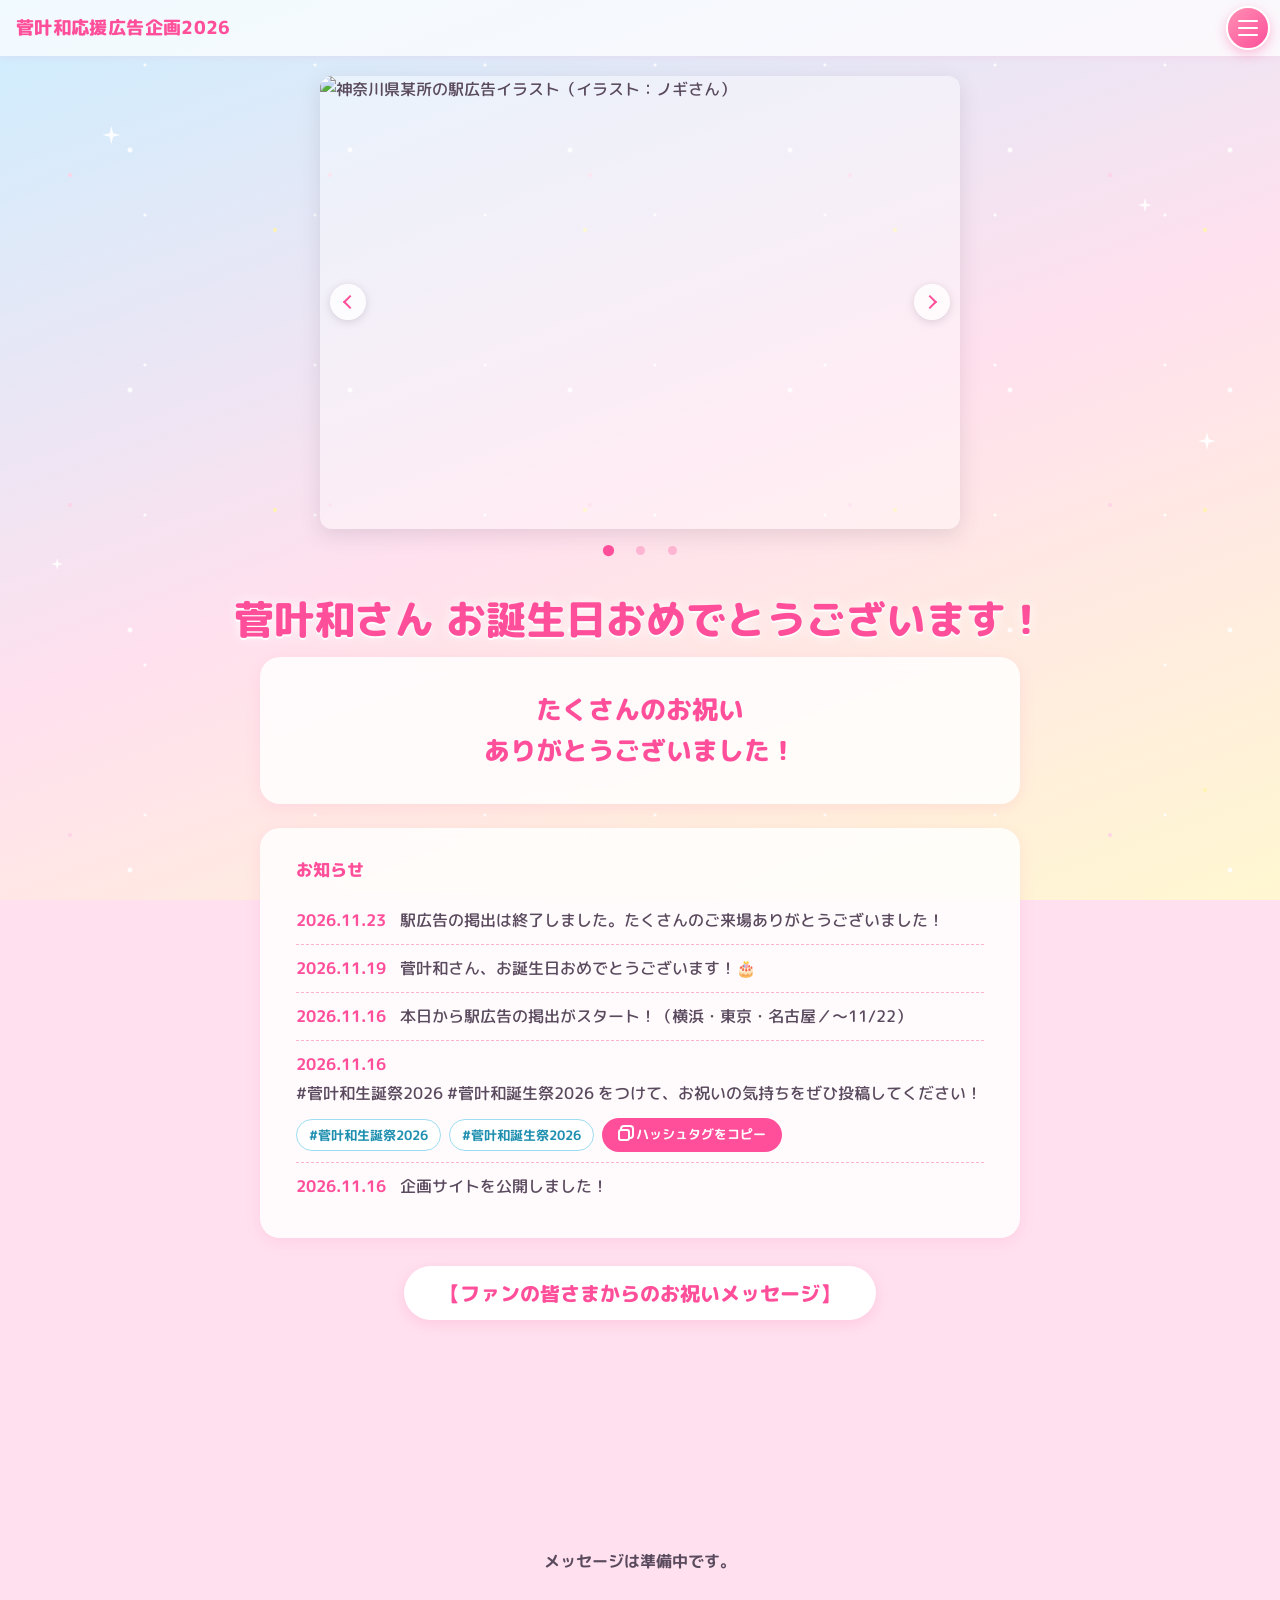
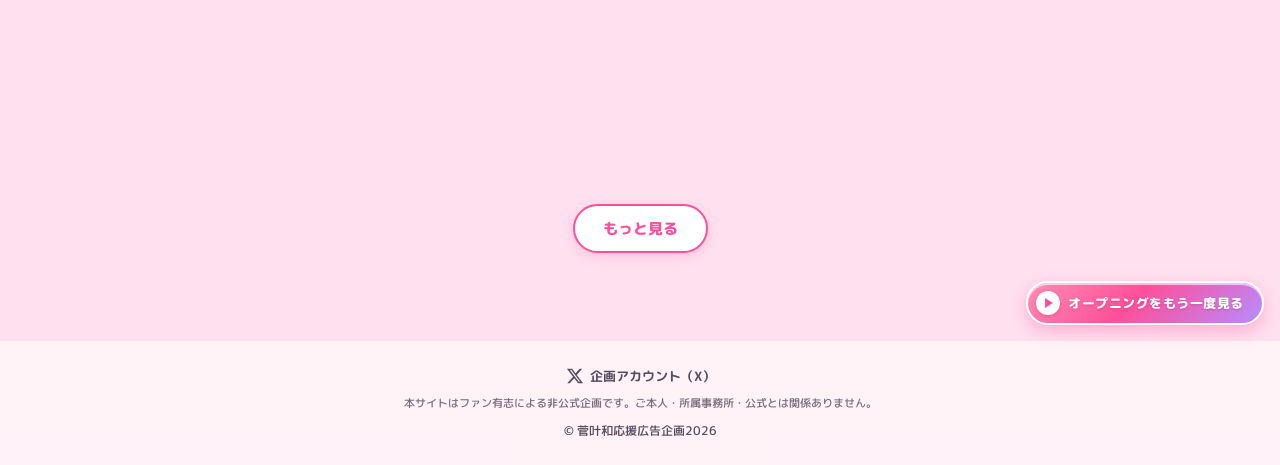
==== commit 7919fefb: "企画名に2026を付けて「菅叶和応援広告企画2026」に Co-Authored-By: Claude Opus 5.5 <noreply@anthropic.com>" ====
--- a/index.html
+++ b/index.html
@@ -3,13 +3,13 @@
 <head>
   <meta charset="UTF-8">
   <meta name="viewport" content="width=device-width, initial-scale=1">
-  <title>菅叶和応援広告企画</title>
+  <title>菅叶和応援広告企画2026</title>
   <meta name="description" content="声優・菅叶和さんのお誕生日（11月19日）をお祝いするファン有志の企画サイトです。ファンの皆さまから集めたお祝いメッセージを掲載しています。">
 
   <!-- OGP -->
   <meta property="og:type" content="website">
-  <meta property="og:site_name" content="菅叶和応援広告企画">
-  <meta property="og:title" content="菅叶和応援広告企画">
+  <meta property="og:site_name" content="菅叶和応援広告企画2026">
+  <meta property="og:title" content="菅叶和応援広告企画2026">
   <meta property="og:description" content="声優・菅叶和さんのお誕生日をお祝いするファン企画サイトです。">
   <meta property="og:url" content="https://kannkannkikaku.github.io/KannkannBirthday2026/">
   <meta property="og:image" content="https://kannkannkikaku.github.io/KannkannBirthday2026/images/ogp.png">
@@ -43,7 +43,7 @@
 
   <!-- ヘッダー -->
   <header class="site-header">
-    <a class="site-logo" href="index.html">菅叶和応援広告企画</a>
+    <a class="site-logo" href="index.html">菅叶和応援広告企画2026</a>
     <button class="menu-btn" type="button" aria-expanded="false" aria-controls="site-menu" aria-label="メニューを開く">
       <span></span><span></span><span></span>
     </button>
@@ -133,7 +133,7 @@
       企画アカウント（X）
     </a>
     <p class="site-footer__note"><span>本サイトはファン有志による非公式企画です。</span><span>ご本人・所属事務所・公式とは関係ありません。</span></p>
-    <small>© 菅叶和応援広告企画 2026</small>
+    <small>© 菅叶和応援広告企画2026</small>
   </footer>
 
   <!-- スマホ下部ナビ -->
--- a/css/style.css
+++ b/css/style.css
@@ -1,6 +1,6 @@
 @charset "UTF-8";
 /* =========================================================
-   菅叶和応援広告企画 共通スタイル
+   菅叶和応援広告企画2026 共通スタイル
    ・スマホ優先（min-width でPC向けに上書き）
    ・色やサイズは :root の変数でまとめて管理
    ========================================================= */
